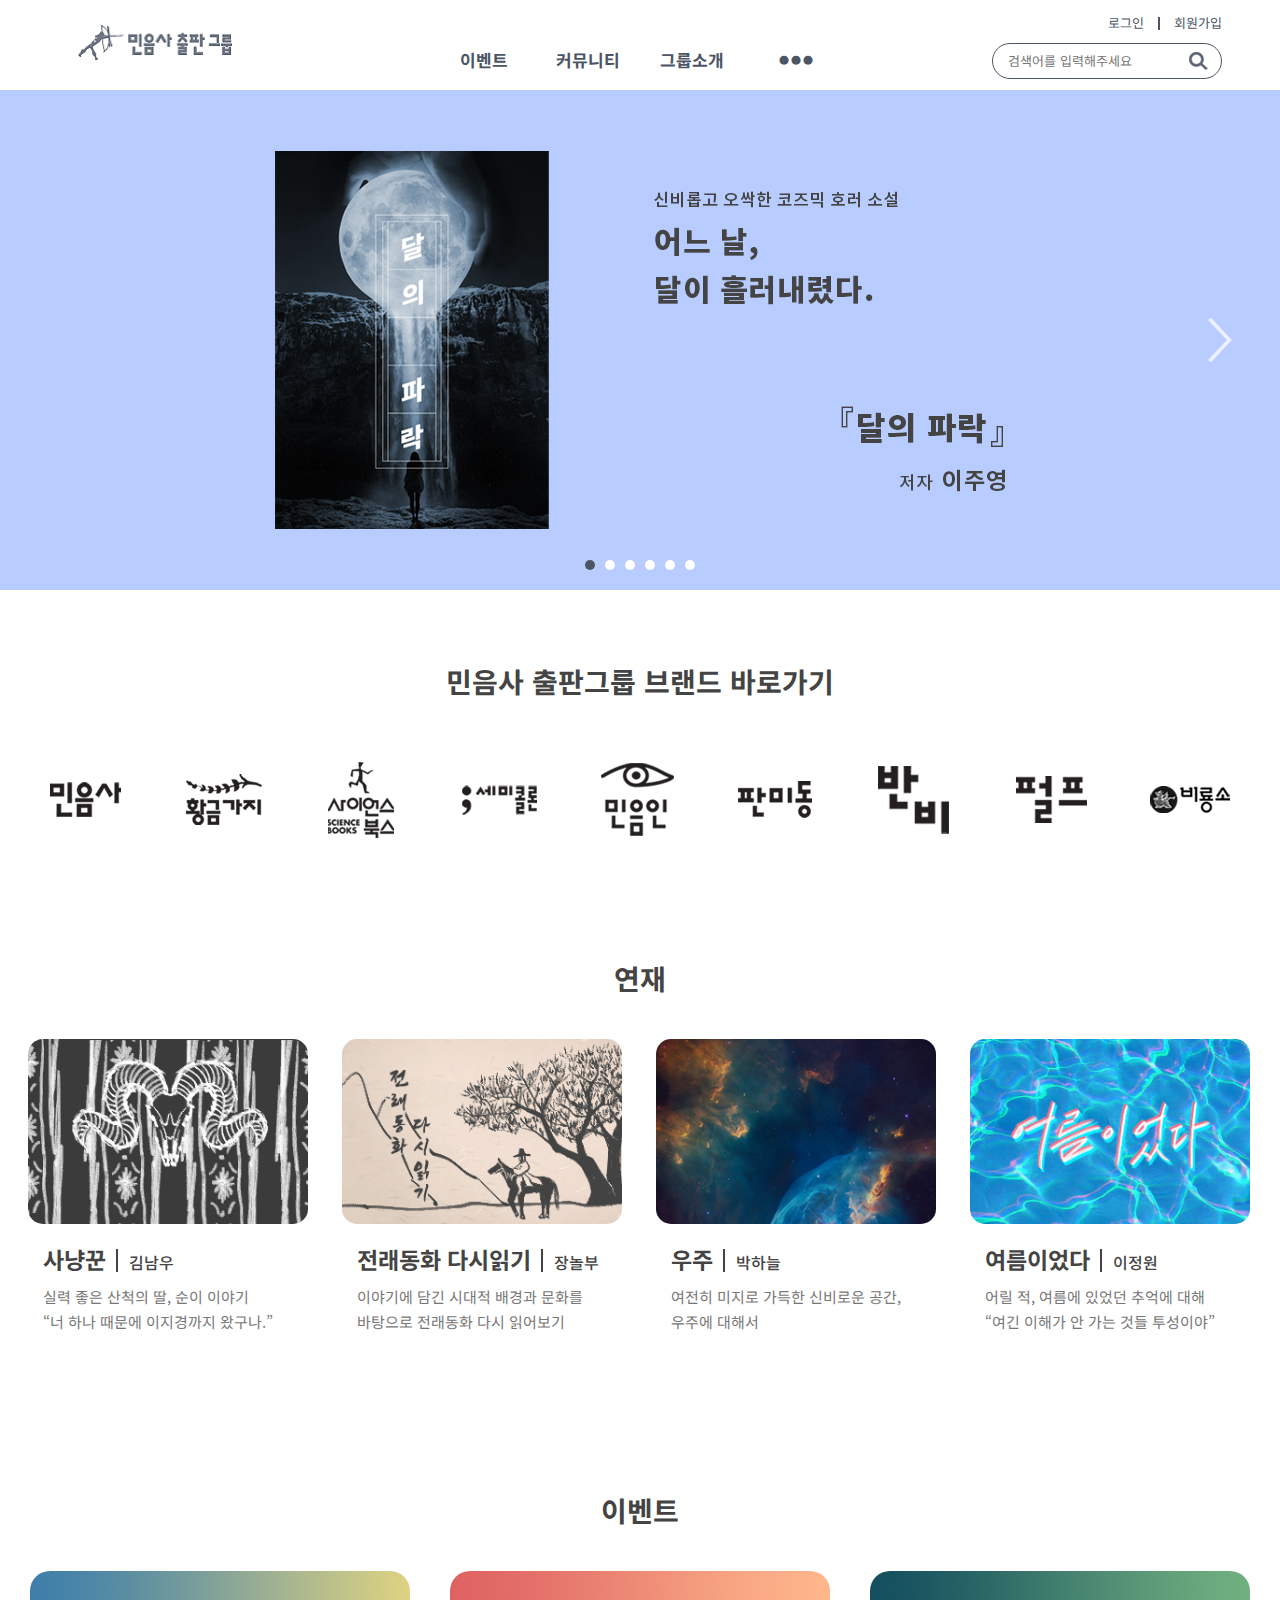
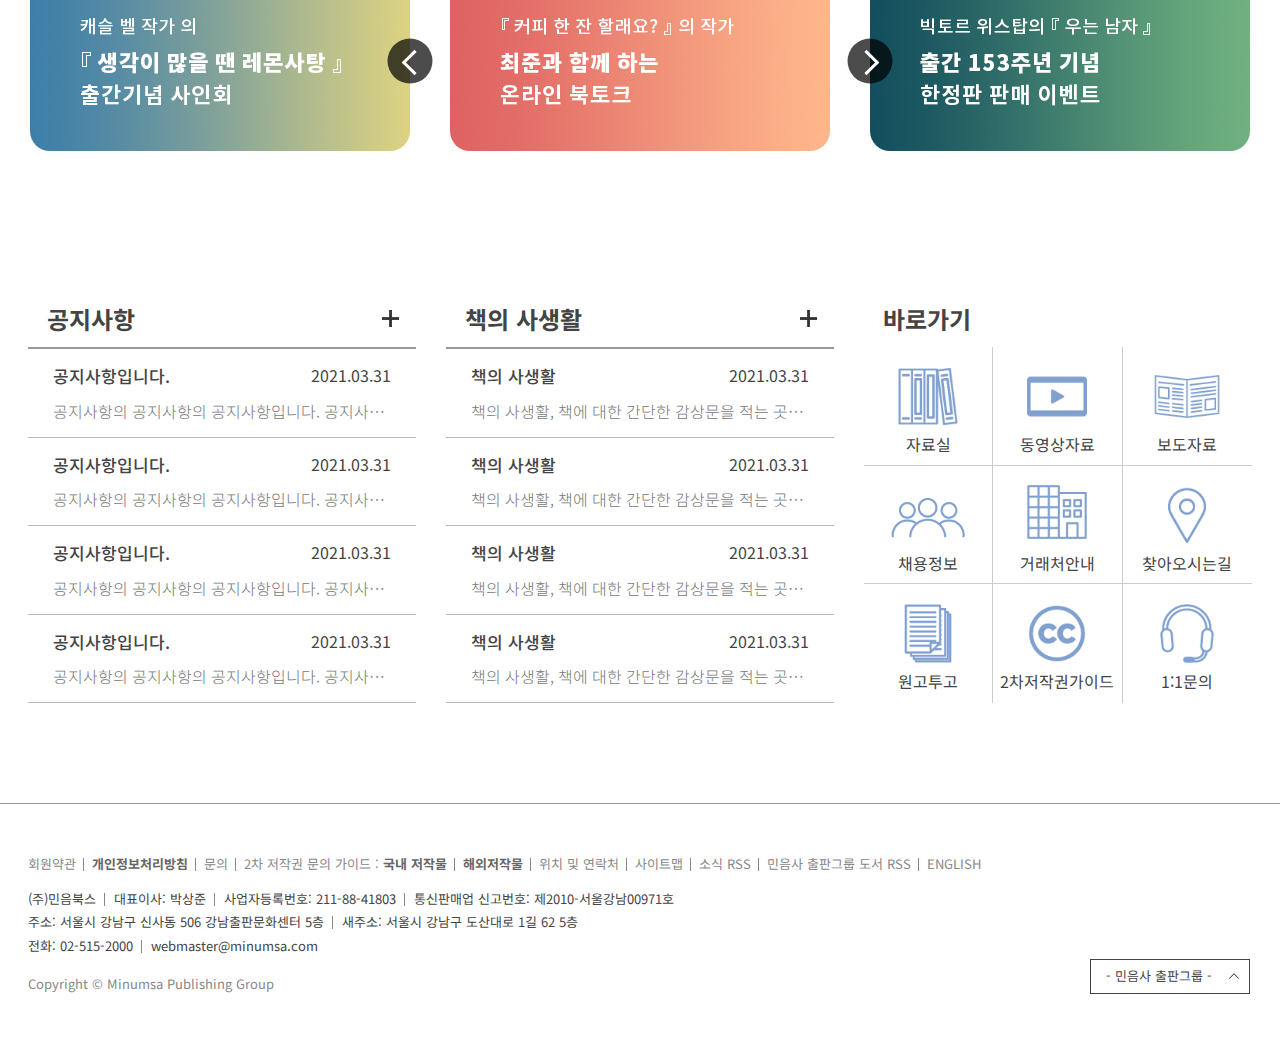
==== index.html @ 5f8151c1 "first commit" ====
<!DOCTYPE html>
<html lang="ko">
<head>
    <meta charset="UTF-8">
    <meta http-equiv="X-UA-Compatible" content="IE=edge">
    <meta name="viewport" content="width=device-width">
    <meta name="author" content="ljy0123">
    <meta name="description" content="민음사 사이트 개인적으로 수정한 포트폴리오용 사이트입니다.">
    <meta name="keywords" content="웹퍼블리싱, 포트폴리오, 웹퍼블리싱 포트폴리오">
    <title>민음사 출판그룹</title>

    <!-- css style -->
    <link rel="stylesheet" href="assets/css/reset.css">
    <link rel="stylesheet" href="assets/css/style.css">

    <!-- favicon -->
    <link rel="stylesheet" href="assets/icons/favicon.ico">
    <link rel="apple-touch-icon-precomposed" sizes="72x72" href="assets/icons/favicon_72.png">
    <link rel="apple-touch-icon-precomposed" sizes="96x96" href="assets/icons/favicon_96.png">
    <link rel="apple-touch-icon-precomposed" sizes="144x144" href="assets/icons/favicon_144.png">
    <link rel="apple-touch-icon-precomposed" sizes="192x192" href="assets/icons/favicon_192.png">
    <link rel="icon" type="image/png" sizes="192x192"  href="assets/icons/favicon_192.png">
    <link rel="icon" type="image/png" sizes="32x32" href="assets/icons/favicon_32.png">
    <link rel="icon" type="image/png" sizes="96x96" href="assets/icons/favicon_96.png">
    <link rel="icon" type="image/png" sizes="16x16" href="assets/icons/favicon_16.png">

    <!-- 웹 폰트 -->
    <link href="https://fonts.googleapis.com/css2?family=Noto+Sans+KR:wght@100;300;400;500;700;900&display=swap" rel="stylesheet">

    <!-- HTLM5shiv ie6~8 -->
    <!--[if lt IE 9]> 
      <script src="assets/js/html5shiv.min.js"></script>
      <script type="text/javascript">
         alert("현재 브라우저는 지원하지 않습니다. 크롬 브라우저를 추천합니다.!");
      </script>
   <![endif]-->
</head>
<body>
    <div id="skip">
        <a href="#sitelist">민음사 출판그룹 브랜드 바로가기</a>
        <a href="#series">연재 바로가기</a>
        <a href="#events">이벤트 바로가기</a>
        <a href="#contents">공지사항&amp;컨텐츠 바로가기</a>
    </div>
    <!-- //skip_nav -->

    <div id="wrap">
        <header id="header">
            <div class="container">
                <div class="row">
                    <div class="header clearfix">
                        <h1 class="logo">
                            <a href="index.html">
                                <img src="assets/img/header-logo.png" alt="민음사 출판그룹 로고 이미지">
                            </a>
                        </h1>
                        <!-- //header_logo -->
                        <nav class="nav">
                            <ul class="clearfix">
                                <li><a href="javascript:;">이벤트</a>
                                    <ul class="submenu"></ul>
                                </li>
                                <li><a href="javascript:;">커뮤니티</a>
                                    <ul class="submenu">
                                        <li><a href="javascript:;">소식&amp;공지</a></li>
                                        <li><a href="javascript:;">행사스케치</a></li>
                                        <li><a href="javascript:;">자료실</a></li>
                                        <li><a href="javascript:;">동영상자료</a></li>
                                        <li><a href="javascript:;">책의 사생활</a></li>
                                        <li><a href="series1.html">연재</a></li>
                                        <li><a href="javascript:;">보도자료</a></li>
                                        <li><a href="javascript:;">원고투고</a></li>
                                        <li><a href="javascript:;">2차 저작권 가이드</a></li>
                                        <li><a href="contact.html">1:1 문의</a></li>
                                    </ul>
                                </li>
                                <li><a href="javascript:;">그룹소개</a>
                                    <ul class="submenu">
                                        <li><a href="javascript:;">브랜드 소개</a></li>
                                        <li><a href="javascript:;">인사말</a></li>
                                        <li><a href="javascript:;">역사</a></li>
                                        <li><a href="javascript:;">채용정보</a></li>
                                        <li><a href="javascript:;">거래처 안내</a></li>
                                        <li><a href="javascript:;">찾아오시는 길</a></li>
                                    </ul>
                                </li>
                                <li><a href="javascript:;">&#9679; &#9679; &#9679;</a>
                                    <ul class="submenu">
                                        <li><a href="javascript:;">출판그룹 도서 DB</a></li>
                                        <li><a href="javascript:;">출판그룹 작가 DB</a></li>
                                        <li><a href="javascript:;">도서목록 다운로드</a></li>
                                    </ul>
                                </li>
                            </ul>
                        </nav>
                        <!-- //nav -->
                        <div class="hd_right">
                            <div class="sign">
                                <a href="login.html" class="login">로그인</a>
                                <a href="javascript:;" class="signin">회원가입</a>
                            </div>
                            <!-- //log_in -->
                            <div class="search_area">
                                <form>
                                    <fieldset>
                                        <legend class="ir_so">검색창</legend>
                                        <label for="search"></label>
                                        <input type="text" id="search" class="search_text" placeholder="검색어를 입력해주세요">
                                        <button id="search_btn" type="submit" class="submit_btn" title="검색"></button>
                                    </fieldset>
                                </form>
                            </div>
                            <!-- //search -->
                        </div>
                        <!-- //hd_right -->
                    </div>
                </div>
            </div>
            <!-- //.header -->
            <div class="nav_bg"></div>
        </header>
        <!-- //#header -->

        

        <main id="main">
            <section id="banner">
                <h2 class="ir_so">책 소개 배너 이미지</h2>
                <div class="slider">
                    <div class="slider_container">
                        <div class="slide ss1">
                            <div class="container"></div>
                        </div>
                        <div class="slide ss2">
                            <div class="container"></div>
                        </div>
                        <div class="slide ss3">
                            <div class="container"></div>
                        </div>
                        <div class="slide ss4">
                            <div class="container"></div>
                        </div>
                        <div class="slide ss5">
                            <div class="container"></div>
                        </div>
                        <div class="slide ss6">
                            <div class="container"></div>
                        </div>
                    </div>

                    <button type="button" class="slider_prev_btn"><span class="ir_pm">이전 버튼</span></button>
                    <button type="button" class="slider_next_btn"><span class="ir_pm">다음 버튼</span></button>

                    <p class="pager"></p>
                </div>
            </section>
            <!-- //banner -->

            <section id="sitelist">
                <div class="container">
                    <div class="row">
                        <div class="sitelist">
                            <h2>민음사 출판그룹 브랜드 바로가기</h2>
                            <ul class="clearfix">
                                <li>
                                    <a href="javascript:;">
                                        <span class="img mus ir_pm">민음사</span>
                                    </a>
                                </li>
                                <li>
                                     <a href="javascript:;">
                                         <span class="img gb ir_pm">황금가지</span>
                                     </a>
                                 </li>
                                 <li>
                                     <a href="javascript:;">
                                         <span class="img sb ir_pm">사이언스 북스</span>
                                     </a>
                                 </li>
                                 <li>
                                      <a href="javascript:;">
                                          <span class="img smc ir_pm">세미콜론</span>
                                      </a>
                                  </li>
                                  <li>
                                     <a href="javascript:;">
                                         <span class="img mui ir_pm">민음인</span>
                                     </a>
                                 </li>
                                 <li>
                                      <a href="javascript:;">
                                          <span class="img pmd ir_pm">판미동</span>
                                      </a>
                                  </li>
                                  <li>
                                     <a href="javascript:;">
                                         <span class="img bb ir_pm">반비</span>
                                     </a>
                                 </li>
                                 <li>
                                      <a href="javascript:;">
                                          <span class="img pp ir_pm">펄프</span>
                                      </a>
                                  </li>
                                  <li>
                                     <a href="javascript:;">
                                         <span class="img bir ir_pm">비룡소</span>
                                     </a>
                                 </li>
                            </ul>
                        </div>
                        <!-- //.sitelist -->
                    </div>
                </div>
            </section>
            <!-- //#sitelist -->

            <section id="series">
                <div class="container">
                    <div class="row">
                        <div class="series clearfix">
                            <h2>연재</h2>
                            <article>
                                <h3 class="ir_so">사냥꾼 연재페이지 바로가기</h3>
                                <a href="series1.html">
                                    <figure>
                                        <img src="assets/img/series01.jpg" alt="사냥꾼 메인 이미지">
                                    </figure>
                                    <strong>사냥꾼</strong><em>김남우</em>
                                    <p>실력 좋은 산척의 딸, 순이 이야기<br>
                                    “너 하나 때문에 이지경까지 왔구나.”</p>
                                </a>
                            </article>
                            <article>
                                <h3 class="ir_so">전래동화 다시읽기 연재페이지 바로가기</h3>
                                <a href="series2.html">
                                    <figure>
                                        <img src="assets/img/series02.jpg" alt="전래동화 다시읽기 메인 이미지">
                                    </figure>
                                    <strong>전래동화 다시읽기</strong><em>장놀부</em>
                                    <p>이야기에 담긴 시대적 배경과 문화를<br>
                                     바탕으로 전래동화 다시 읽어보기</p>
                                </a>
                            </article>
                            <article>
                                <h3 class="ir_so">우주 연재페이지 바로가기</h3>
                                <a href="series3.html">
                                    <figure>
                                        <img src="assets/img/series03.jpg" alt="우주 메인 이미지">
                                    </figure>
                                    <strong>우주</strong><em>박하늘</em>
                                    <p>여전히 미지로 가득한 신비로운 공간,<br>
                                    우주에 대해서</p>
                                </a>
                            </article>
                            <article>
                                <h3 class="ir_so">여름었다 연재페이지 바로가기</h3>
                                <a href="series4.html">
                                    <figure>
                                        <img src="assets/img/series04.jpg" alt="여름이었다 메인 이미지">
                                    </figure>
                                    <strong>여름이었다</strong><em>이정원</em>
                                    <p>어릴 적, 여름에 있었던 추억에 대해<br>
                                    “여긴 이해가 안 가는 것들 투성이야”</p>
                                </a>
                            </article>
                        </div>
                        <!-- //.series -->
                    </div>
                </div>
            </section>
            <!-- //#series -->

            <section id="events">
                <div class="container">
                    <div class="row">
                        <div class="events">
                            <h2>이벤트</h2>
                            <div class="events_slide_container">
                                <ul class="events_slides clearfix">
                                    <li class="event_slider">
                                        <a href="javascript:;">
                                            <div>
                                                <img src="assets/img/event_banner_img1.jpg" alt="캐슬 벨 작가의 생각이 많을 땐 레몬사탕 온라인 북토크">
                                            </div>
                                        </a>
                                    </li>
                                    <li class="event_slider">
                                        <a href="javascript:;">
                                            <div>
                                                <img src="assets/img/event_banner_img2.jpg" alt="">
                                            </div>
                                        </a>
                                    </li>
                                    <li class="event_slider">
                                        <a href="javascript:;">
                                            <div>
                                                <img src="assets/img/event_banner_img3.jpg" alt="">
                                            </div>
                                        </a>
                                    </li>
                                    <li class="event_slider">
                                        <a href="javascript:;">
                                            <div>
                                                <img src="assets/img/event_banner_img4.jpg" alt="">
                                            </div>
                                        </a>
                                    </li>
                                    <li class="event_slider">
                                        <a href="javascript:;">
                                            <div>
                                                <img src="assets/img/event_banner_img5.jpg" alt="">
                                            </div>
                                        </a>
                                    </li>
                                </ul>
                                <p class="controls">
                                    <button type="button" class="event_slider_prev">
                                        <span class="ir_so e_prev">이전</span>
                                    </button>
                                    <button type="button" class="event_slider_next">
                                        <span class="e_next ir_so">다음</span>
                                    </button>
                                </p>
                            </div>
                        </div>
                        <!--// .event -->
                    </div>
                </div>
            </section>
            <!-- //events -->

            <section id="contents">
                <div class="container">
                    <div class="row">
                        <div class="contents clearfix">
                            <h2 class="ir_so">공지 및 콘텐츠</h2>
                            <article class="box1">
                                <h3>공지사항</h3>
                                <ul>
                                    <li>
                                        <a href="javascript:;">
                                            <strong>공지사항입니다.</strong>
                                            <span>2021.03.31</span>
                                            <p>공지사항의 공지사항의 공지사항입니다. 공지사항의 공지사항의 공지사항입니다. 공지사항의 공지사항의 공지사항입니다.</p>
                                        </a>
                                    </li>
                                    <li>
                                        <a href="javascript:;">
                                            <strong>공지사항입니다.</strong>
                                            <span>2021.03.31</span>
                                            <p>공지사항의 공지사항의 공지사항입니다. 공지사항의 공지사항의 공지사항입니다. 공지사항의 공지사항의 공지사항입니다.</p>
                                        </a>
                                    </li>
                                    <li>
                                        <a href="javascript:;">
                                            <strong>공지사항입니다.</strong>
                                            <span>2021.03.31</span>
                                            <p>공지사항의 공지사항의 공지사항입니다. 공지사항의 공지사항의 공지사항입니다. 공지사항의 공지사항의 공지사항입니다.</p>
                                        </a>
                                    </li>
                                    <li>
                                        <a href="javascript:;">
                                            <strong>공지사항입니다.</strong>
                                            <span>2021.03.31</span>
                                            <p>공지사항의 공지사항의 공지사항입니다. 공지사항의 공지사항의 공지사항입니다. 공지사항의 공지사항의 공지사항입니다.</p>
                                        </a>
                                    </li>
                                </ul>
                                <a href="javascript:;"><span class="ir_so">더보기</span></a>
                            </article>
                            <article class="box1">
                                <h3>책의 사생활</h3>
                                <ul>
                                    <li>
                                        <a href="javascript:;">
                                            <strong>책의 사생활</strong>
                                            <span>2021.03.31</span>
                                            <p>책의 사생활, 책에 대한 간단한 감상문을 적는 곳인듯 함.</p>
                                        </a>
                                    </li>
                                    <li>
                                        <a href="javascript:;">
                                            <strong>책의 사생활</strong>
                                            <span>2021.03.31</span>
                                            <p>책의 사생활, 책에 대한 간단한 감상문을 적는 곳인듯 함.</p>
                                        </a>
                                    </li>
                                    <li>
                                        <a href="javascript:;">
                                            <strong>책의 사생활</strong>
                                            <span>2021.03.31</span>
                                            <p>책의 사생활, 책에 대한 간단한 감상문을 적는 곳인듯 함.</p>
                                        </a>
                                    </li>
                                    <li>
                                        <a href="javascript:;">
                                            <strong>책의 사생활</strong>
                                            <span>2021.03.31</span>
                                            <p>책의 사생활, 책에 대한 간단한 감상문을 적는 곳인듯 함.</p>
                                        </a>
                                    </li>
                                </ul>
                                <a href="javascript:;"><span class="ir_so">더보기</span></a>
                            </article>
                            <article class="box2">
                                <h3>바로가기</h3>
                                <ul>
                                    <li><a href="javascript:;">자료실</a></li>
                                    <li><a href="javascript:;">동영상자료</a></li>
                                    <li><a href="javascript:;">보도자료</a></li>
                                    <li><a href="javascript:;">채용정보</a></li>
                                    <li><a href="javascript:;">거래처안내</a></li>
                                    <li><a href="javascript:;">찾아오시는길</a></li>
                                    <li><a href="javascript:;">원고투고</a></li>
                                    <li><a href="javascript:;">2차저작권가이드</a></li>
                                    <li><a href="javascript:;">1:1문의</a></li>
                                </ul>
                            </article>
                        </div>
                        <!-- //.contents -->
                    </div>
                </div>
            </section>
            <!-- //#contents -->
        </main>
        <!-- //main -->

        <footer id="footer">
            <div class="container">
                <div class="row">
                    <div class="footer clearfix">
                        <div class="footer_left">
                            <div class="footer_link">
                                <ul>
                                    <li><a href="javascript:;">회원약관</a></li>
                                    <li><a href="javascript:;"><b>개인정보처리방침</b></a></li>
                                    <li><a href="javascript:;">문의</a></li>
                                    <li>
                                        <a href="javascript:;">
                                            <span>2차 저작권 문의 가이드 :</span>
                                            <b>국내 저작물</b>
                                        </a>
                                    </li>
                                    <li><a href="javascript:;"><b>해외저작물</b></a></li>
                                    <li><a href="javascript:;">위치 및 연락처</a></li>
                                    <li><a href="javascript:;">사이트맵</a></li>
                                    <li><a href="javascript:;">소식 RSS</a></li>
                                    <li><a href="javascript:;">민음사 출판그룹 도서 RSS</a></li>
                                    <li><a href="javascript:;">ENGLISH</a></li>
                                </ul>
                            </div>
                            <!-- //footer_link -->
                            <div class="footer_info">
                                <address>
                                    <span>(주)민음북스</span>
                                    <span>대표이사: 박상준</span>
                                    <span>사업자등록번호: 211-88-41803</span>
                                    <span class="no_bar">통신판매업 신고번호: 제2010-서울강남00971호</span>
                                    <span>주소: 서울시 강남구 신사동 506 강남출판문화센터 5층</span>
                                    <span class="no_bar">새주소: 서울시 강남구 도산대로 1길 62 5층</span>
                                    <span>전화: 02-515-2000</span>
                                    <span class="no_bar">webmaster@minumsa.com</span>
                                </address>
                            </div>
                            <!-- //footer_info -->
                            <div class="footer_copy">
                                <p>Copyright © Minumsa Publishing Group</p>
                            </div>
                        </div>
                        <!-- //footer_left -->
                        <div class="footer_right">
                            <div class="familysite">
                                <label for="family_select" class="ir_so">민음사 출판그룹 패밀리 사이트</label>
                                <select id="family_select" name="family_select">
                                    <option value="#"> - 민음사 출판그룹 -</option>
                                    <option value="#">민음사 출판그룹</option>
                                    <option value="#">민음사</option>
                                    <option value="#">황금가지</option>
                                    <option value="#">사이언스북스</option>
                                    <option value="#">세미콜론</option>
                                    <option value="#">민음인</option>
                                    <option value="#">판미동</option>
                                    <option value="#">반비</option>
                                    <option value="#">펄프</option>
                                    <option value="#">비룡소</option>
                                </select>
                            </div>
                            <!-- //familysite -->
                        </div>
                        <!-- //footer_right -->
                    </div>
                    <!-- //.footer -->
                </div>
            </div>
        </footer>
        <!-- //#footer -->
    </div>
    <!-- //wrap -->

    <!-- javascript -->
    <script></script>
    <script src="assets/js/index.js"></script>
</body>
</html>
---- assets/css/style.css ----
@charset "utf-8";

/* skip */
#skip {}
#skip a {
    position: absolute;
    left: 0; top: -42px;
    z-index: 1;
    padding: 10px 20px;
    text-align: center;
    color: #4b5565;
    background: #fff;
    border: 1px solid #4b5565;
    box-sizing: border-box;
}
#skip a:active, #skip a:focus {top: 0;}

/* layout */
#wrap {
    background: #fff;
    overflow: hidden;
    min-width: 1280px;
}
#header {
    height: 90px;
    background-color: #fff;
}
#main {}
#banner {height: 500px;}
#sitelist {}
#series {}
#events {}
#contents {}
#footer {border-top: 1px solid #999;}

/* container */
.container {
    position: relative;
    width: 1280px; height: inherit;
    margin: 0 auto;
}

/* row */
.row {padding: 0 28px;}

/* header */
.header {height: 90px;}
.header .logo {
    float: left;
    width: 155px; height: 60px; 
    padding: 24px 0 0 50px;
    box-sizing: border-box;
}
.header .logo img {width: 155px;}

.header .nav {
    width: 416px; height: 60px;
    margin: 0 auto;
    padding-top: 30px;
}
.header .nav > ul > li {
    float: left;
    width: 25%;
    text-align: center;
}
.header .nav > ul > li > a {
    display: block;
    position: relative;
    height: 60px;
    line-height: 60px;
    font-size: 17px;
    font-weight: 700;
    color: #4b5565;
}
.header .nav > ul > li > a::after {
    content: '';
	position: absolute; 
    left: 50%; bottom: 0;
    z-index: 20;
	width: 0; height: 2px; 
    background: #778fb5;
	transition: all .3s ease-in-out;
}
.header .nav > ul > li:hover > a {color: #778fb5;}
.header .nav > ul > li:hover > a::after {
    left: 0;
    width: 100%;
}
.header .nav > ul > li:nth-child(4) > a {font-size: 10px;}

.submenu {
    display: none;
    position: absolute;
    left: 0; top: 90px;
    z-index: 10;
    width: 100%; height: 60px; 
    line-height: 60px; 
    text-align: center;
}
.submenu > div:first-child {height: 0;}
.submenu li {
    display: inline-block;
    padding: 0 16px;
}
.submenu li a {
    display: block;
    position: relative;
    font-size: 16px;
    font-weight: 500;
    color: #4b5565;
}
.submenu li a::after {
    content: '';
	position: absolute;
    left: 50%; bottom: 0;
	width: 0; height: 2px;
    background: #778fb5;
	transition: all .3s ease-in-out;
}
.submenu li:hover a{color: #778fb5;}
.submenu li:hover a::after {
    left: 0;
    width: 100%;
}
.header .nav > ul > li:hover .submenu {display: block;}

.header .hd_right {
    position: absolute; 
    right: 58px; top: 13px;
}
.header .hd_right .sign {
    padding-bottom: 10px;
    text-align: right;
}
.header .hd_right .sign a {
    color: #4b5565;
    font-weight: 400;
}
.header .hd_right .sign a.login {
    position: relative; 
    margin-right: 26px;
}
.header .hd_right .sign a.signin::before {
    content: ''; 
    position: absolute; 
    right: 62px; top: 4px; 
    width: 2px; height: 13px; 
    background-color: #4b5565;
    cursor: auto;
}

.header .hd_right .search_area form fieldset {
    position: relative;
    height: 36px;
}
.header .hd_right .search_area form fieldset input.search_text {
    width: 230px; height: 36px;
    padding: 0 41px 1px 15px;
    border: 1px solid #4b5565;
    border-radius: 20px;
    box-sizing: border-box;
    outline: 0;
}
.header .hd_right .search_area form fieldset button.submit_btn {
    position: absolute;
    top: 0; right: 6px;
    width: 36px; height: 36px;
    background: url(../img/search_img.png) no-repeat;
}
.nav_bg {
    display: none;
    position: absolute;
    left: 0; top: 90px;
    z-index: 9;
    width: 100%; height: 60px;
    min-width: 1280px;
    background: rgba(255,255,255,0.9);
}

/* slider */
.slider {
    position: relative;
    width: 100%; height: 500px;
    overflow: hidden;
}
.slider .slider_container{
    position: absolute; 
    left: 0;
    width: 100%; height: 500px;
    
}
.slider .slider_container.animated{
    -webkit-transition: left .3s ease-in;
    -moz-transition: left .3s ease-in;
    transition: left .3s ease-in;
}
.slider .slider_container .slide {
    position: absolute;
    top: 50%;
    transform: translateY(-50%);
    width: 100%; height: 500px;
    overflow: hidden;

}
.slider .slider_container .ss1 {
    background: url(../img/banner_1280_img1.jpg) no-repeat center center;
    background-color: #b8ccff;
}
.slider .slider_container .ss2 {
    background: url(../img/banner_1280_img2.jpg) no-repeat center center;
    background-color: #b2bcb4;
}
.slider .slider_container .ss3 {
    background: url(../img/banner_1280_img3.jpg) no-repeat center center;
    background-color: #ccc5ff;
}
.slider .slider_container .ss4 {
    background: url(../img/banner_1280_img4.jpg) no-repeat center center; 
    background-color: #c8aa8c;
}
.slider .slider_container .ss5 {
    background: url(../img/banner_1280_img5.jpg) no-repeat center center; 
    background-color: #fff5ad;
}
.slider .slider_container .ss6 {
    background: url(../img/banner_1280_img6.jpg) no-repeat center center; 
    background-color: #efefef;
}

/* slider - btn */
.slider button {
    display: inline-block;
    position: absolute;
    top: 50%; left: 50%;
    transform: translate(-50%, -50%);
    z-index: 999999;
    width: 30px; height: 45px;
}
.slider .slider_prev_btn {
    background: url(../img/prev_btn.svg) no-repeat center center;
    margin-left: -580px;
}
.slider .slider_prev_btn:hover {
    background: url(../img/prev_btn_hover.svg) no-repeat center center;
}
.slider .slider_next_btn {
    background: url(../img/next_btn.svg) no-repeat center center;
    margin-left: 580px;
}
.slider .slider_next_btn:hover {
    background: url(../img/next_btn_hover.svg) no-repeat center center;
}
.slider .slider_prev_btn.disabled, .slider .slider_next_btn.disabled {display: none;}

/* slider - pager */
.pager {
    position: absolute;
    left: 0; right: 0; bottom: 20px;
    text-align: center;
}

.pager span {
    display: inline-block;
    width: 10px; height: 10px;
    margin: 0 5px;
    border-radius: 50%;
    line-height: 0;
    text-indent: -9999px;
    cursor: pointer;
    background: #fff;
}

.pager span.active {background: #4b5565;}

/* sitelist */
.sitelist {padding: 70px 0 50px;}
.sitelist h2 {
    margin-bottom: 40px;
    text-align: center;
    font-size: 28px;
    font-weight: 700;
}

.sitelist ul li {
    float: left;
    margin-right: 23px;
}
.sitelist ul li:last-child {margin-right: 0;}
.sitelist ul li a span.img {
    width: 115px; height: 115px; 
    background: url(../img/brand_img.png) no-repeat;
}
.sitelist ul li a span.img:hover {
    box-shadow: 3px 3px 5px rgba(0,0,0,0.3); 
    transition: box-shadow ease 0.5s;
}
.sitelist ul li a span.mus:hover {background-position: -116px 0;}

.sitelist ul li a span.gb {background-position: 0 -116px;}
.sitelist ul li a span.gb:hover {background-position: -116px -116px;}

.sitelist ul li a span.sb {background-position: 0 -232px;}
.sitelist ul li a span.sb:hover {background-position: -116px -232px;}

.sitelist ul li a span.smc {background-position: 0 -348px;}
.sitelist ul li a span.smc:hover {background-position: -116px -348px;}

.sitelist ul li a span.mui {background-position: 0 -464px;}
.sitelist ul li a span.mui:hover {background-position: -116px -464px;}

.sitelist ul li a span.pmd {background-position: 0 -580px;}
.sitelist ul li a span.pmd:hover {background-position: -116px -580px;}

.sitelist ul li a span.bb {background-position: 0 -696px;}
.sitelist ul li a span.bb:hover {background-position: -116px -696px;}

.sitelist ul li a span.pp {background-position: 0 -812px;}
.sitelist ul li a span.pp:hover {background-position: -116px -812px;
}
.sitelist ul li a span.bir {background-position: 0 -928px;}
.sitelist ul li a span.bir:hover {background-position: -116px -928px;}

/* series */
.series {padding: 50px 0 70px;}
.series h2 {
    margin-bottom: 40px;
    text-align: center;
    font-size: 28px;
    font-weight: 700;
}
.series article {
    float: left;
    width: 280px; height: 330px;
    margin-right: 34px;
}
.series article:last-child{margin-right: 0;}
.series article a {
    display: block;
    width: 280px;
}
.series article a figure {
    position: relative;
    height: 185px;
    margin-bottom: 18px;
    border-radius: 15px;
    overflow: hidden;
}
.series article a figure img{width: 280px;}
.series article a strong {
    position: relative;
    margin-left: 15px;
    padding-right: 23px;
    font-size: 23px;
    font-weight: 700;
    color: #444;
}
.series article a strong:after {
    content: '';
    position: absolute;
    right: 11px; top: 7px;
    width: 2px; height: 23px;
    background: #444;
}
.series article a em {
    font-size: 16px;
    font-weight: 500;
    color: #444;
}
.series article a p {
    display: block;
    padding: 7px 15px 0;
    font-size: 15px;
    font-weight: 400;
    line-height: 25px;
    color: #777;
}
.series article a:hover figure::before {
    content: '';
    display: block;
    position: absolute;
    left: 0; top: 0;
    z-index: 1;
    width: 280px; height: 185px;
    border-radius: 15px;
    background: url(../img/more.png) no-repeat 50% 50%;
    background-color: rgba(0,0,0,0.5);
}

/* events */
.events {padding: 50px 2px 70px;}
.events h2 {
    margin-bottom: 40px;
    text-align: center;
    font-size: 28px;
    font-weight: 700;
}

.events_slide_container {
    position: relative;
    width: 1220px; height: 180px;
    overflow: hidden;
}
.events_slide_container .events_slides {
    position: absolute;
    left: 0; top: 0;
}
.events_slide_container .events_slides.animated {transition: 0.5s ease-out;}
.events_slide_container .events_slides .event_slider {
    float: left;
    margin-right: 40px;
}
.events_slide_container .events_slides .event_slider:last-child {margin-right: 0;}
.events_slide_container .events_slides .event_slider a {
    display: block;
    width: 380px; height: 180px;
}
.events_slide_container .events_slides .event_slider a div img {border-radius: 20px;}

.events_slide_container .controls {
    position: relative;
    top: 50%;
    transform: translateY(-50%);
    z-index: 1;
    text-align: center;
}
.events_slide_container .controls button {
    display: block;
    position: absolute;
    top: 50%; left: 50%;
    transform: translate(-50%, -50%);
    width: 45px; height: 45px;
    border-radius: 50%;
    background: rgba(0,0,0,0.7);
}
.events_slide_container .controls button:hover {background: rgba(0,0,0,0.5);}
.events_slide_container .controls button::after {
    content: '';
    display: block;
    width: 15px; height: 15px;
    margin-top: 2px;
    border-left: 3px solid #fff;
    border-bottom: 3px solid #fff;
}

.events_slide_container .controls .event_slider_prev {margin-left: -230px;}
.events_slide_container .controls .event_slider_prev::after {
    margin-left: 18px;
    transform: rotate(45deg);
}
.events_slide_container .controls .event_slider_next {margin-left: 230px;}
.events_slide_container .controls .event_slider_next::after {
    margin-left: 10px;
    transform: rotate(225deg);
}

/* contents */
.contents {padding: 70px 0 100px;}
.contents article {
    position: relative;
    float: left;
    width: 388px;
    margin-right: 30px;
}
.contents article:last-child {margin-right: 0;}
.contents article h3 {
    margin: 10px 0 10px 19px;
    font-size: 24px;
    font-weight: 700;
}
.contents article.box1 > a {
    position: absolute;
    right: 17px; top: 19px;
    width: 17px; height: 17px;
    background: url(../img/plus.png) no-repeat;
    background-size: 17px;
}
.contents article.box1 ul {border-top: 2px solid #999;}
.contents article.box1 ul li {
    padding: 14px 25px;
    border-bottom: 1px solid #bbb;
}
.contents article.box1 ul li a {
    display: block;
    overflow: hidden;
}
.contents article.box1 ul li a strong {
    font-size: 17px;
    font-weight: 500;
}
.contents article.box1 ul li a span {
    float: right;
    font-size: 16px;
    font-weight: 400;
}
.contents article.box1 ul li a p {
    margin-top: 10px;
    font-size: 16px;
    font-weight: 300;
    overflow: hidden;
    text-overflow: ellipsis;
    white-space: nowrap;
    color: #777;
}

.contents article.box2 ul {
    height: 356px;
    overflow: hidden;
}
.contents article.box2 ul li {
    float: left;
    width: 33.3333%; height: 33.3333%;
    box-sizing: border-box;
    border-right: 1px solid #ccc;
    border-bottom: 1px solid #ccc;
    text-align: center;
}
.contents article.box2 ul li:nth-child(1) {
    background: url(../img/icon01.png) no-repeat 50% 15%;
    background-size: 100px;
}
.contents article.box2 ul li:nth-child(2) {
    background: url(../img/icon02.png) no-repeat 50% 15%;
    background-size: 100px;
}
.contents article.box2 ul li:nth-child(3) {
    border-right: none;
    background: url(../img/icon03.png) no-repeat 50% 15%;
    background-size: 100px;
}
.contents article.box2 ul li:nth-child(4) {
    background: url(../img/icon04.png) no-repeat 50% 15%;
    background-size: 90px;
}
.contents article.box2 ul li:nth-child(5) {
    background: url(../img/icon05.png) no-repeat 50% 15%;
    background-size: 90px;
}
.contents article.box2 ul li:nth-child(6) {
    border-right: none;
    background: url(../img/icon06.png) no-repeat 50% 15%;
    background-size: 100px;
}
.contents article.box2 ul li:nth-child(7) {
    border-bottom: none;
    background: url(../img/icon07.png) no-repeat 50% 15%;
    background-size: 100px;
}
.contents article.box2 ul li:nth-child(8) {
    border-bottom: none;
    background: url(../img/icon08.png) no-repeat 50% 15%;
    background-size: 100px;
}
.contents article.box2 ul li:nth-child(9) {
    border-right: none;
    border-bottom: none;
    background: url(../img/icon09.png) no-repeat 50% 15%;
    background-size: 100px;
}
.contents article.box2 ul li:nth-child(n):hover {
    background-color: #e6f0ff;
}
.contents article.box2 ul li a {
    display: block;
    padding: 85px 0px 10px 0;
    font-size: 16px;
}
.contents article.box2 ul li:hover a {
    font-weight: 500;
}

/* footer */
.footer {padding: 50px 0;}
.footer .footer_left .footer_link {margin-bottom: 15px;}
.footer .footer_left .footer_link ul li {
    position: relative;
    display: inline-block; 
    padding-right: 12px;
}
.footer .footer_left .footer_link ul li::after {
    content: '';
    position: absolute;
    right: 4px; top: 4px;
    width: 1px; height: 13px;
    background: #888;
}
.footer .footer_left .footer_link ul li:last-child::after {
    width: 0; height: 0;
}
.footer .footer_left .footer_link ul li a {color: #888;}
.footer .footer_left .footer_link ul li a b {color: #666;}

.footer .footer_left .footer_info address {width: 660px;}
.footer .footer_left .footer_info address span {
    display: inline-block;
    position: relative;
    padding: 0 14px 4px 0;
}
.footer .footer_left .footer_info address span::after {
    content: '';
    position: absolute;
    right: 5px; top: 4px;
    width: 1px; height: 13px;
    background: #888;
}
.footer .footer_left .footer_info address span.no_bar::after {
    width: 0; height: 0;
}

.footer .footer_left .footer_copy {margin-top: 15px;}
.footer .footer_left .footer_copy p {color: #888;}

.footer .footer_right {
    position: absolute;
    right: 30px; bottom: 50px;
}
.footer .footer_right .familysite select {
    width: 160px; height: 35px;
    margin: 0;
    padding-left: 15px;
    border: 1px solid #444;
    border-radius: 0;
    box-sizing: border-box;
    -webkit-appearance: none;
    -moz-appearance: none;
    appearance: none;
    background: url(../img/up.svg) no-repeat right 10px center;
    background-size: 10px;
}
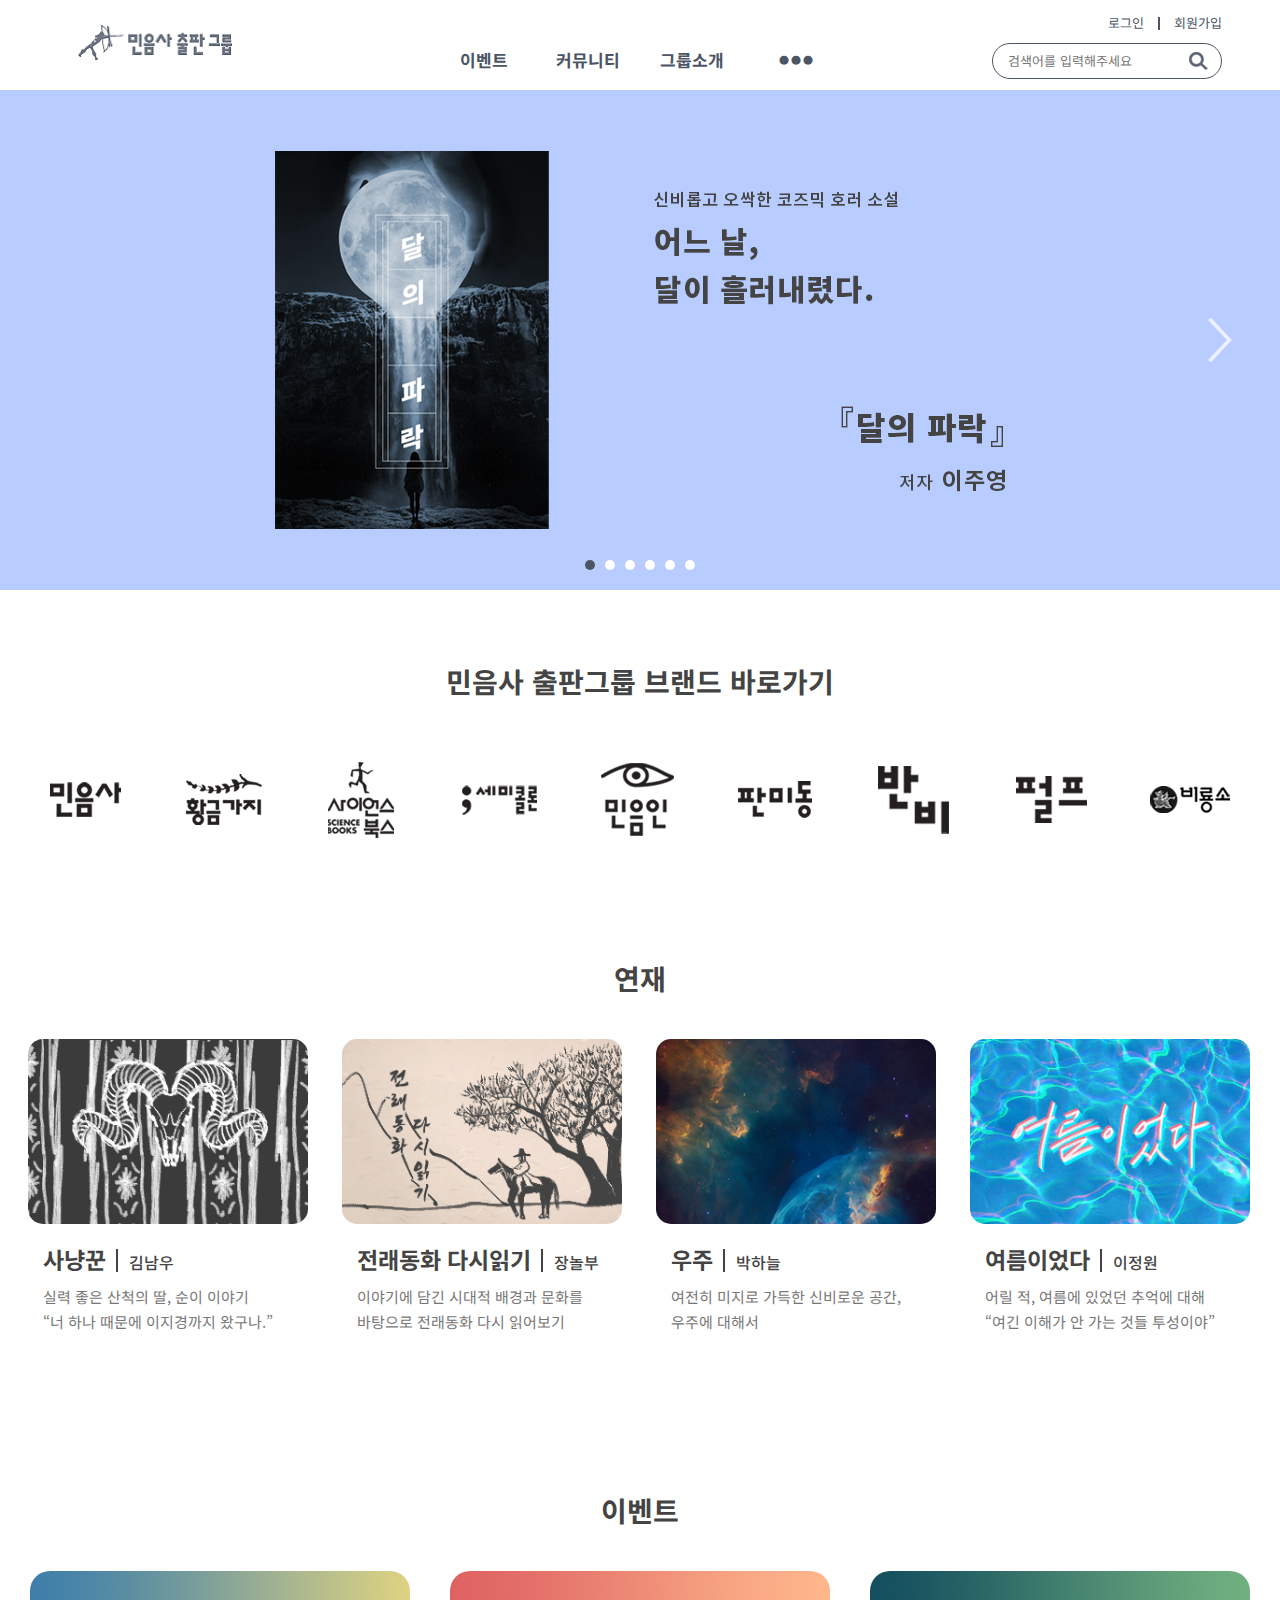
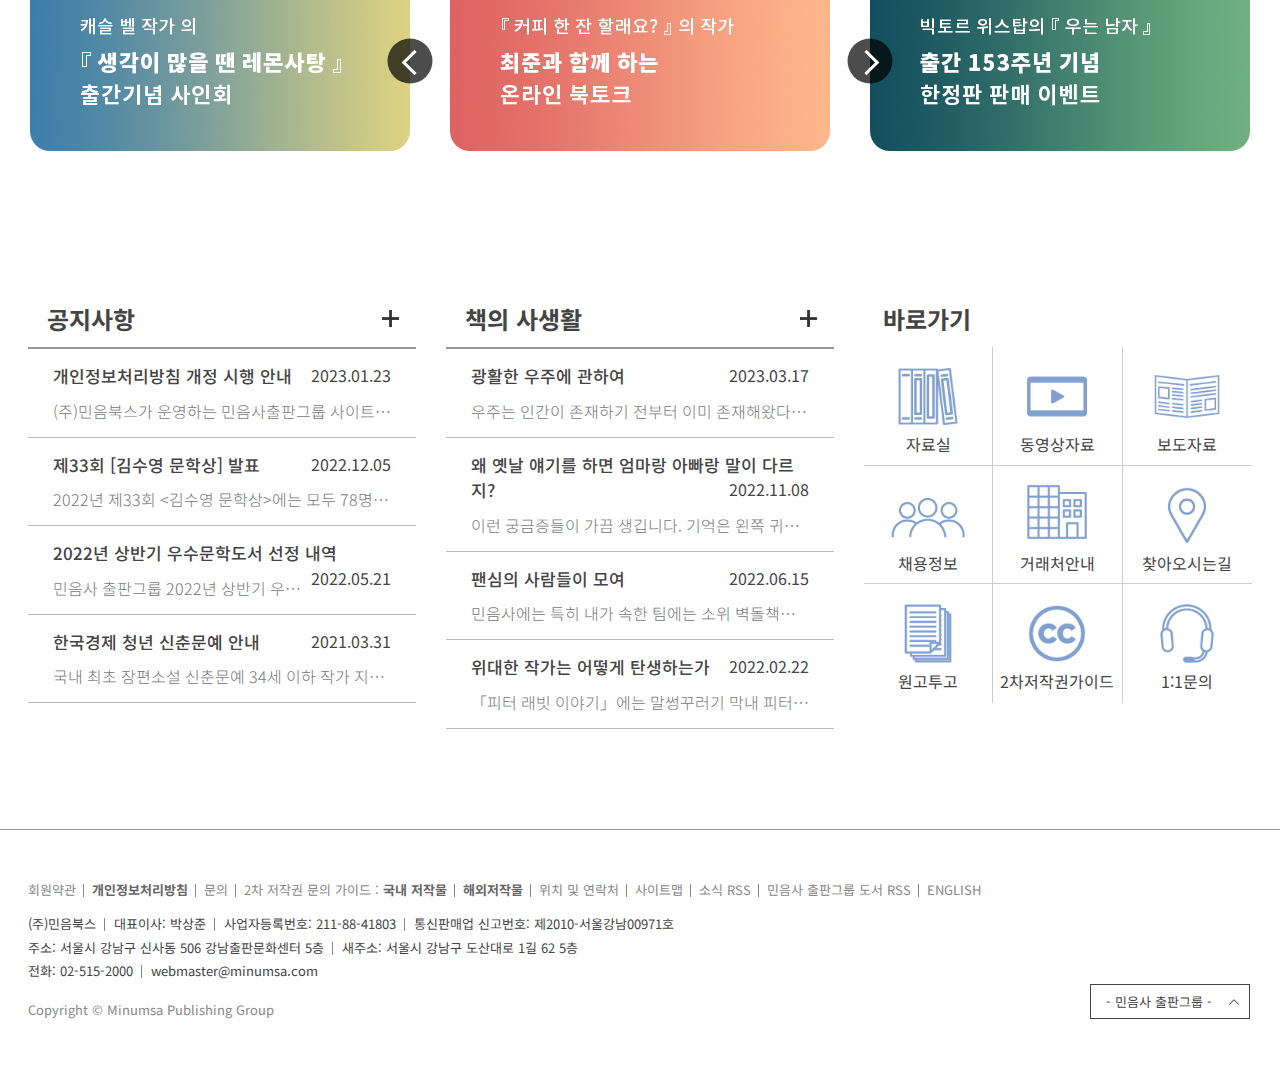
==== commit b35d223e: "index.html" ====
--- a/index.html
+++ b/index.html
@@ -1,505 +1,505 @@
-<!DOCTYPE html>
-<html lang="ko">
-<head>
-    <meta charset="UTF-8">
-    <meta http-equiv="X-UA-Compatible" content="IE=edge">
-    <meta name="viewport" content="width=device-width">
-    <meta name="author" content="ljy0123">
-    <meta name="description" content="민음사 사이트 개인적으로 수정한 포트폴리오용 사이트입니다.">
-    <meta name="keywords" content="웹퍼블리싱, 포트폴리오, 웹퍼블리싱 포트폴리오">
-    <title>민음사 출판그룹</title>
-
-    <!-- css style -->
-    <link rel="stylesheet" href="assets/css/reset.css">
-    <link rel="stylesheet" href="assets/css/style.css">
-
-    <!-- favicon -->
-    <link rel="stylesheet" href="assets/icons/favicon.ico">
-    <link rel="apple-touch-icon-precomposed" sizes="72x72" href="assets/icons/favicon_72.png">
-    <link rel="apple-touch-icon-precomposed" sizes="96x96" href="assets/icons/favicon_96.png">
-    <link rel="apple-touch-icon-precomposed" sizes="144x144" href="assets/icons/favicon_144.png">
-    <link rel="apple-touch-icon-precomposed" sizes="192x192" href="assets/icons/favicon_192.png">
-    <link rel="icon" type="image/png" sizes="192x192"  href="assets/icons/favicon_192.png">
-    <link rel="icon" type="image/png" sizes="32x32" href="assets/icons/favicon_32.png">
-    <link rel="icon" type="image/png" sizes="96x96" href="assets/icons/favicon_96.png">
-    <link rel="icon" type="image/png" sizes="16x16" href="assets/icons/favicon_16.png">
-
-    <!-- 웹 폰트 -->
-    <link href="https://fonts.googleapis.com/css2?family=Noto+Sans+KR:wght@100;300;400;500;700;900&display=swap" rel="stylesheet">
-
-    <!-- HTLM5shiv ie6~8 -->
-    <!--[if lt IE 9]> 
-      <script src="assets/js/html5shiv.min.js"></script>
-      <script type="text/javascript">
-         alert("현재 브라우저는 지원하지 않습니다. 크롬 브라우저를 추천합니다.!");
-      </script>
-   <![endif]-->
-</head>
-<body>
-    <div id="skip">
-        <a href="#sitelist">민음사 출판그룹 브랜드 바로가기</a>
-        <a href="#series">연재 바로가기</a>
-        <a href="#events">이벤트 바로가기</a>
-        <a href="#contents">공지사항&amp;컨텐츠 바로가기</a>
-    </div>
-    <!-- //skip_nav -->
-
-    <div id="wrap">
-        <header id="header">
-            <div class="container">
-                <div class="row">
-                    <div class="header clearfix">
-                        <h1 class="logo">
-                            <a href="index.html">
-                                <img src="assets/img/header-logo.png" alt="민음사 출판그룹 로고 이미지">
-                            </a>
-                        </h1>
-                        <!-- //header_logo -->
-                        <nav class="nav">
-                            <ul class="clearfix">
-                                <li><a href="javascript:;">이벤트</a>
-                                    <ul class="submenu"></ul>
-                                </li>
-                                <li><a href="javascript:;">커뮤니티</a>
-                                    <ul class="submenu">
-                                        <li><a href="javascript:;">소식&amp;공지</a></li>
-                                        <li><a href="javascript:;">행사스케치</a></li>
-                                        <li><a href="javascript:;">자료실</a></li>
-                                        <li><a href="javascript:;">동영상자료</a></li>
-                                        <li><a href="javascript:;">책의 사생활</a></li>
-                                        <li><a href="series1.html">연재</a></li>
-                                        <li><a href="javascript:;">보도자료</a></li>
-                                        <li><a href="javascript:;">원고투고</a></li>
-                                        <li><a href="javascript:;">2차 저작권 가이드</a></li>
-                                        <li><a href="contact.html">1:1 문의</a></li>
-                                    </ul>
-                                </li>
-                                <li><a href="javascript:;">그룹소개</a>
-                                    <ul class="submenu">
-                                        <li><a href="javascript:;">브랜드 소개</a></li>
-                                        <li><a href="javascript:;">인사말</a></li>
-                                        <li><a href="javascript:;">역사</a></li>
-                                        <li><a href="javascript:;">채용정보</a></li>
-                                        <li><a href="javascript:;">거래처 안내</a></li>
-                                        <li><a href="javascript:;">찾아오시는 길</a></li>
-                                    </ul>
-                                </li>
-                                <li><a href="javascript:;">&#9679; &#9679; &#9679;</a>
-                                    <ul class="submenu">
-                                        <li><a href="javascript:;">출판그룹 도서 DB</a></li>
-                                        <li><a href="javascript:;">출판그룹 작가 DB</a></li>
-                                        <li><a href="javascript:;">도서목록 다운로드</a></li>
-                                    </ul>
-                                </li>
-                            </ul>
-                        </nav>
-                        <!-- //nav -->
-                        <div class="hd_right">
-                            <div class="sign">
-                                <a href="login.html" class="login">로그인</a>
-                                <a href="javascript:;" class="signin">회원가입</a>
-                            </div>
-                            <!-- //log_in -->
-                            <div class="search_area">
-                                <form>
-                                    <fieldset>
-                                        <legend class="ir_so">검색창</legend>
-                                        <label for="search"></label>
-                                        <input type="text" id="search" class="search_text" placeholder="검색어를 입력해주세요">
-                                        <button id="search_btn" type="submit" class="submit_btn" title="검색"></button>
-                                    </fieldset>
-                                </form>
-                            </div>
-                            <!-- //search -->
-                        </div>
-                        <!-- //hd_right -->
-                    </div>
-                </div>
-            </div>
-            <!-- //.header -->
-            <div class="nav_bg"></div>
-        </header>
-        <!-- //#header -->
-
-        
-
-        <main id="main">
-            <section id="banner">
-                <h2 class="ir_so">책 소개 배너 이미지</h2>
-                <div class="slider">
-                    <div class="slider_container">
-                        <div class="slide ss1">
-                            <div class="container"></div>
-                        </div>
-                        <div class="slide ss2">
-                            <div class="container"></div>
-                        </div>
-                        <div class="slide ss3">
-                            <div class="container"></div>
-                        </div>
-                        <div class="slide ss4">
-                            <div class="container"></div>
-                        </div>
-                        <div class="slide ss5">
-                            <div class="container"></div>
-                        </div>
-                        <div class="slide ss6">
-                            <div class="container"></div>
-                        </div>
-                    </div>
-
-                    <button type="button" class="slider_prev_btn"><span class="ir_pm">이전 버튼</span></button>
-                    <button type="button" class="slider_next_btn"><span class="ir_pm">다음 버튼</span></button>
-
-                    <p class="pager"></p>
-                </div>
-            </section>
-            <!-- //banner -->
-
-            <section id="sitelist">
-                <div class="container">
-                    <div class="row">
-                        <div class="sitelist">
-                            <h2>민음사 출판그룹 브랜드 바로가기</h2>
-                            <ul class="clearfix">
-                                <li>
-                                    <a href="javascript:;">
-                                        <span class="img mus ir_pm">민음사</span>
-                                    </a>
-                                </li>
-                                <li>
-                                     <a href="javascript:;">
-                                         <span class="img gb ir_pm">황금가지</span>
-                                     </a>
-                                 </li>
-                                 <li>
-                                     <a href="javascript:;">
-                                         <span class="img sb ir_pm">사이언스 북스</span>
-                                     </a>
-                                 </li>
-                                 <li>
-                                      <a href="javascript:;">
-                                          <span class="img smc ir_pm">세미콜론</span>
-                                      </a>
-                                  </li>
-                                  <li>
-                                     <a href="javascript:;">
-                                         <span class="img mui ir_pm">민음인</span>
-                                     </a>
-                                 </li>
-                                 <li>
-                                      <a href="javascript:;">
-                                          <span class="img pmd ir_pm">판미동</span>
-                                      </a>
-                                  </li>
-                                  <li>
-                                     <a href="javascript:;">
-                                         <span class="img bb ir_pm">반비</span>
-                                     </a>
-                                 </li>
-                                 <li>
-                                      <a href="javascript:;">
-                                          <span class="img pp ir_pm">펄프</span>
-                                      </a>
-                                  </li>
-                                  <li>
-                                     <a href="javascript:;">
-                                         <span class="img bir ir_pm">비룡소</span>
-                                     </a>
-                                 </li>
-                            </ul>
-                        </div>
-                        <!-- //.sitelist -->
-                    </div>
-                </div>
-            </section>
-            <!-- //#sitelist -->
-
-            <section id="series">
-                <div class="container">
-                    <div class="row">
-                        <div class="series clearfix">
-                            <h2>연재</h2>
-                            <article>
-                                <h3 class="ir_so">사냥꾼 연재페이지 바로가기</h3>
-                                <a href="series1.html">
-                                    <figure>
-                                        <img src="assets/img/series01.jpg" alt="사냥꾼 메인 이미지">
-                                    </figure>
-                                    <strong>사냥꾼</strong><em>김남우</em>
-                                    <p>실력 좋은 산척의 딸, 순이 이야기<br>
-                                    “너 하나 때문에 이지경까지 왔구나.”</p>
-                                </a>
-                            </article>
-                            <article>
-                                <h3 class="ir_so">전래동화 다시읽기 연재페이지 바로가기</h3>
-                                <a href="series2.html">
-                                    <figure>
-                                        <img src="assets/img/series02.jpg" alt="전래동화 다시읽기 메인 이미지">
-                                    </figure>
-                                    <strong>전래동화 다시읽기</strong><em>장놀부</em>
-                                    <p>이야기에 담긴 시대적 배경과 문화를<br>
-                                     바탕으로 전래동화 다시 읽어보기</p>
-                                </a>
-                            </article>
-                            <article>
-                                <h3 class="ir_so">우주 연재페이지 바로가기</h3>
-                                <a href="series3.html">
-                                    <figure>
-                                        <img src="assets/img/series03.jpg" alt="우주 메인 이미지">
-                                    </figure>
-                                    <strong>우주</strong><em>박하늘</em>
-                                    <p>여전히 미지로 가득한 신비로운 공간,<br>
-                                    우주에 대해서</p>
-                                </a>
-                            </article>
-                            <article>
-                                <h3 class="ir_so">여름었다 연재페이지 바로가기</h3>
-                                <a href="series4.html">
-                                    <figure>
-                                        <img src="assets/img/series04.jpg" alt="여름이었다 메인 이미지">
-                                    </figure>
-                                    <strong>여름이었다</strong><em>이정원</em>
-                                    <p>어릴 적, 여름에 있었던 추억에 대해<br>
-                                    “여긴 이해가 안 가는 것들 투성이야”</p>
-                                </a>
-                            </article>
-                        </div>
-                        <!-- //.series -->
-                    </div>
-                </div>
-            </section>
-            <!-- //#series -->
-
-            <section id="events">
-                <div class="container">
-                    <div class="row">
-                        <div class="events">
-                            <h2>이벤트</h2>
-                            <div class="events_slide_container">
-                                <ul class="events_slides clearfix">
-                                    <li class="event_slider">
-                                        <a href="javascript:;">
-                                            <div>
-                                                <img src="assets/img/event_banner_img1.jpg" alt="캐슬 벨 작가의 생각이 많을 땐 레몬사탕 온라인 북토크">
-                                            </div>
-                                        </a>
-                                    </li>
-                                    <li class="event_slider">
-                                        <a href="javascript:;">
-                                            <div>
-                                                <img src="assets/img/event_banner_img2.jpg" alt="">
-                                            </div>
-                                        </a>
-                                    </li>
-                                    <li class="event_slider">
-                                        <a href="javascript:;">
-                                            <div>
-                                                <img src="assets/img/event_banner_img3.jpg" alt="">
-                                            </div>
-                                        </a>
-                                    </li>
-                                    <li class="event_slider">
-                                        <a href="javascript:;">
-                                            <div>
-                                                <img src="assets/img/event_banner_img4.jpg" alt="">
-                                            </div>
-                                        </a>
-                                    </li>
-                                    <li class="event_slider">
-                                        <a href="javascript:;">
-                                            <div>
-                                                <img src="assets/img/event_banner_img5.jpg" alt="">
-                                            </div>
-                                        </a>
-                                    </li>
-                                </ul>
-                                <p class="controls">
-                                    <button type="button" class="event_slider_prev">
-                                        <span class="ir_so e_prev">이전</span>
-                                    </button>
-                                    <button type="button" class="event_slider_next">
-                                        <span class="e_next ir_so">다음</span>
-                                    </button>
-                                </p>
-                            </div>
-                        </div>
-                        <!--// .event -->
-                    </div>
-                </div>
-            </section>
-            <!-- //events -->
-
-            <section id="contents">
-                <div class="container">
-                    <div class="row">
-                        <div class="contents clearfix">
-                            <h2 class="ir_so">공지 및 콘텐츠</h2>
-                            <article class="box1">
-                                <h3>공지사항</h3>
-                                <ul>
-                                    <li>
-                                        <a href="javascript:;">
-                                            <strong>공지사항입니다.</strong>
-                                            <span>2021.03.31</span>
-                                            <p>공지사항의 공지사항의 공지사항입니다. 공지사항의 공지사항의 공지사항입니다. 공지사항의 공지사항의 공지사항입니다.</p>
-                                        </a>
-                                    </li>
-                                    <li>
-                                        <a href="javascript:;">
-                                            <strong>공지사항입니다.</strong>
-                                            <span>2021.03.31</span>
-                                            <p>공지사항의 공지사항의 공지사항입니다. 공지사항의 공지사항의 공지사항입니다. 공지사항의 공지사항의 공지사항입니다.</p>
-                                        </a>
-                                    </li>
-                                    <li>
-                                        <a href="javascript:;">
-                                            <strong>공지사항입니다.</strong>
-                                            <span>2021.03.31</span>
-                                            <p>공지사항의 공지사항의 공지사항입니다. 공지사항의 공지사항의 공지사항입니다. 공지사항의 공지사항의 공지사항입니다.</p>
-                                        </a>
-                                    </li>
-                                    <li>
-                                        <a href="javascript:;">
-                                            <strong>공지사항입니다.</strong>
-                                            <span>2021.03.31</span>
-                                            <p>공지사항의 공지사항의 공지사항입니다. 공지사항의 공지사항의 공지사항입니다. 공지사항의 공지사항의 공지사항입니다.</p>
-                                        </a>
-                                    </li>
-                                </ul>
-                                <a href="javascript:;"><span class="ir_so">더보기</span></a>
-                            </article>
-                            <article class="box1">
-                                <h3>책의 사생활</h3>
-                                <ul>
-                                    <li>
-                                        <a href="javascript:;">
-                                            <strong>책의 사생활</strong>
-                                            <span>2021.03.31</span>
-                                            <p>책의 사생활, 책에 대한 간단한 감상문을 적는 곳인듯 함.</p>
-                                        </a>
-                                    </li>
-                                    <li>
-                                        <a href="javascript:;">
-                                            <strong>책의 사생활</strong>
-                                            <span>2021.03.31</span>
-                                            <p>책의 사생활, 책에 대한 간단한 감상문을 적는 곳인듯 함.</p>
-                                        </a>
-                                    </li>
-                                    <li>
-                                        <a href="javascript:;">
-                                            <strong>책의 사생활</strong>
-                                            <span>2021.03.31</span>
-                                            <p>책의 사생활, 책에 대한 간단한 감상문을 적는 곳인듯 함.</p>
-                                        </a>
-                                    </li>
-                                    <li>
-                                        <a href="javascript:;">
-                                            <strong>책의 사생활</strong>
-                                            <span>2021.03.31</span>
-                                            <p>책의 사생활, 책에 대한 간단한 감상문을 적는 곳인듯 함.</p>
-                                        </a>
-                                    </li>
-                                </ul>
-                                <a href="javascript:;"><span class="ir_so">더보기</span></a>
-                            </article>
-                            <article class="box2">
-                                <h3>바로가기</h3>
-                                <ul>
-                                    <li><a href="javascript:;">자료실</a></li>
-                                    <li><a href="javascript:;">동영상자료</a></li>
-                                    <li><a href="javascript:;">보도자료</a></li>
-                                    <li><a href="javascript:;">채용정보</a></li>
-                                    <li><a href="javascript:;">거래처안내</a></li>
-                                    <li><a href="javascript:;">찾아오시는길</a></li>
-                                    <li><a href="javascript:;">원고투고</a></li>
-                                    <li><a href="javascript:;">2차저작권가이드</a></li>
-                                    <li><a href="javascript:;">1:1문의</a></li>
-                                </ul>
-                            </article>
-                        </div>
-                        <!-- //.contents -->
-                    </div>
-                </div>
-            </section>
-            <!-- //#contents -->
-        </main>
-        <!-- //main -->
-
-        <footer id="footer">
-            <div class="container">
-                <div class="row">
-                    <div class="footer clearfix">
-                        <div class="footer_left">
-                            <div class="footer_link">
-                                <ul>
-                                    <li><a href="javascript:;">회원약관</a></li>
-                                    <li><a href="javascript:;"><b>개인정보처리방침</b></a></li>
-                                    <li><a href="javascript:;">문의</a></li>
-                                    <li>
-                                        <a href="javascript:;">
-                                            <span>2차 저작권 문의 가이드 :</span>
-                                            <b>국내 저작물</b>
-                                        </a>
-                                    </li>
-                                    <li><a href="javascript:;"><b>해외저작물</b></a></li>
-                                    <li><a href="javascript:;">위치 및 연락처</a></li>
-                                    <li><a href="javascript:;">사이트맵</a></li>
-                                    <li><a href="javascript:;">소식 RSS</a></li>
-                                    <li><a href="javascript:;">민음사 출판그룹 도서 RSS</a></li>
-                                    <li><a href="javascript:;">ENGLISH</a></li>
-                                </ul>
-                            </div>
-                            <!-- //footer_link -->
-                            <div class="footer_info">
-                                <address>
-                                    <span>(주)민음북스</span>
-                                    <span>대표이사: 박상준</span>
-                                    <span>사업자등록번호: 211-88-41803</span>
-                                    <span class="no_bar">통신판매업 신고번호: 제2010-서울강남00971호</span>
-                                    <span>주소: 서울시 강남구 신사동 506 강남출판문화센터 5층</span>
-                                    <span class="no_bar">새주소: 서울시 강남구 도산대로 1길 62 5층</span>
-                                    <span>전화: 02-515-2000</span>
-                                    <span class="no_bar">webmaster@minumsa.com</span>
-                                </address>
-                            </div>
-                            <!-- //footer_info -->
-                            <div class="footer_copy">
-                                <p>Copyright © Minumsa Publishing Group</p>
-                            </div>
-                        </div>
-                        <!-- //footer_left -->
-                        <div class="footer_right">
-                            <div class="familysite">
-                                <label for="family_select" class="ir_so">민음사 출판그룹 패밀리 사이트</label>
-                                <select id="family_select" name="family_select">
-                                    <option value="#"> - 민음사 출판그룹 -</option>
-                                    <option value="#">민음사 출판그룹</option>
-                                    <option value="#">민음사</option>
-                                    <option value="#">황금가지</option>
-                                    <option value="#">사이언스북스</option>
-                                    <option value="#">세미콜론</option>
-                                    <option value="#">민음인</option>
-                                    <option value="#">판미동</option>
-                                    <option value="#">반비</option>
-                                    <option value="#">펄프</option>
-                                    <option value="#">비룡소</option>
-                                </select>
-                            </div>
-                            <!-- //familysite -->
-                        </div>
-                        <!-- //footer_right -->
-                    </div>
-                    <!-- //.footer -->
-                </div>
-            </div>
-        </footer>
-        <!-- //#footer -->
-    </div>
-    <!-- //wrap -->
-
-    <!-- javascript -->
-    <script></script>
-    <script src="assets/js/index.js"></script>
-</body>
-</html>+<!DOCTYPE html>
+<html lang="ko">
+<head>
+    <meta charset="UTF-8">
+    <meta http-equiv="X-UA-Compatible" content="IE=edge">
+    <meta name="viewport" content="width=device-width">
+    <meta name="author" content="ljy0123">
+    <meta name="description" content="민음사 사이트 개인적으로 수정한 포트폴리오용 사이트입니다.">
+    <meta name="keywords" content="웹퍼블리싱, 포트폴리오, 웹퍼블리싱 포트폴리오">
+    <title>민음사 출판그룹</title>
+
+    <!-- css style -->
+    <link rel="stylesheet" href="assets/css/reset.css">
+    <link rel="stylesheet" href="assets/css/style.css">
+
+    <!-- favicon -->
+    <link rel="stylesheet" href="assets/icons/favicon.ico">
+    <link rel="apple-touch-icon-precomposed" sizes="72x72" href="assets/icons/favicon_72.png">
+    <link rel="apple-touch-icon-precomposed" sizes="96x96" href="assets/icons/favicon_96.png">
+    <link rel="apple-touch-icon-precomposed" sizes="144x144" href="assets/icons/favicon_144.png">
+    <link rel="apple-touch-icon-precomposed" sizes="192x192" href="assets/icons/favicon_192.png">
+    <link rel="icon" type="image/png" sizes="192x192"  href="assets/icons/favicon_192.png">
+    <link rel="icon" type="image/png" sizes="32x32" href="assets/icons/favicon_32.png">
+    <link rel="icon" type="image/png" sizes="96x96" href="assets/icons/favicon_96.png">
+    <link rel="icon" type="image/png" sizes="16x16" href="assets/icons/favicon_16.png">
+
+    <!-- 웹 폰트 -->
+    <link href="https://fonts.googleapis.com/css2?family=Noto+Sans+KR:wght@100;300;400;500;700;900&display=swap" rel="stylesheet">
+
+    <!-- HTLM5shiv ie6~8 -->
+    <!--[if lt IE 9]> 
+      <script src="assets/js/html5shiv.min.js"></script>
+      <script type="text/javascript">
+         alert("현재 브라우저는 지원하지 않습니다. 크롬 브라우저를 추천합니다.!");
+      </script>
+   <![endif]-->
+</head>
+<body>
+    <div id="skip">
+        <a href="#sitelist">민음사 출판그룹 브랜드 바로가기</a>
+        <a href="#series">연재 바로가기</a>
+        <a href="#events">이벤트 바로가기</a>
+        <a href="#contents">공지사항&amp;컨텐츠 바로가기</a>
+    </div>
+    <!-- //skip_nav -->
+
+    <div id="wrap">
+        <header id="header">
+            <div class="container">
+                <div class="row">
+                    <div class="header clearfix">
+                        <h1 class="logo">
+                            <a href="index.html">
+                                <img src="assets/img/header-logo.png" alt="민음사 출판그룹 로고 이미지">
+                            </a>
+                        </h1>
+                        <!-- //header_logo -->
+                        <nav class="nav">
+                            <ul class="clearfix">
+                                <li><a href="javascript:;">이벤트</a>
+                                    <ul class="submenu"></ul>
+                                </li>
+                                <li><a href="javascript:;">커뮤니티</a>
+                                    <ul class="submenu">
+                                        <li><a href="javascript:;">소식&amp;공지</a></li>
+                                        <li><a href="javascript:;">행사스케치</a></li>
+                                        <li><a href="javascript:;">자료실</a></li>
+                                        <li><a href="javascript:;">동영상자료</a></li>
+                                        <li><a href="javascript:;">책의 사생활</a></li>
+                                        <li><a href="series1.html">연재</a></li>
+                                        <li><a href="javascript:;">보도자료</a></li>
+                                        <li><a href="javascript:;">원고투고</a></li>
+                                        <li><a href="javascript:;">2차 저작권 가이드</a></li>
+                                        <li><a href="contact.html">1:1 문의</a></li>
+                                    </ul>
+                                </li>
+                                <li><a href="javascript:;">그룹소개</a>
+                                    <ul class="submenu">
+                                        <li><a href="javascript:;">브랜드 소개</a></li>
+                                        <li><a href="javascript:;">인사말</a></li>
+                                        <li><a href="javascript:;">역사</a></li>
+                                        <li><a href="javascript:;">채용정보</a></li>
+                                        <li><a href="javascript:;">거래처 안내</a></li>
+                                        <li><a href="javascript:;">찾아오시는 길</a></li>
+                                    </ul>
+                                </li>
+                                <li><a href="javascript:;">&#9679; &#9679; &#9679;</a>
+                                    <ul class="submenu">
+                                        <li><a href="javascript:;">출판그룹 도서 DB</a></li>
+                                        <li><a href="javascript:;">출판그룹 작가 DB</a></li>
+                                        <li><a href="javascript:;">도서목록 다운로드</a></li>
+                                    </ul>
+                                </li>
+                            </ul>
+                        </nav>
+                        <!-- //nav -->
+                        <div class="hd_right">
+                            <div class="sign">
+                                <a href="login.html" class="login">로그인</a>
+                                <a href="javascript:;" class="signin">회원가입</a>
+                            </div>
+                            <!-- //log_in -->
+                            <div class="search_area">
+                                <form>
+                                    <fieldset>
+                                        <legend class="ir_so">검색창</legend>
+                                        <label for="search"></label>
+                                        <input type="text" id="search" class="search_text" placeholder="검색어를 입력해주세요">
+                                        <button id="search_btn" type="submit" class="submit_btn" title="검색"></button>
+                                    </fieldset>
+                                </form>
+                            </div>
+                            <!-- //search -->
+                        </div>
+                        <!-- //hd_right -->
+                    </div>
+                </div>
+            </div>
+            <!-- //.header -->
+            <div class="nav_bg"></div>
+        </header>
+        <!-- //#header -->
+
+        
+
+        <main id="main">
+            <section id="banner">
+                <h2 class="ir_so">책 소개 배너 이미지</h2>
+                <div class="slider">
+                    <div class="slider_container">
+                        <div class="slide ss1">
+                            <div class="container"></div>
+                        </div>
+                        <div class="slide ss2">
+                            <div class="container"></div>
+                        </div>
+                        <div class="slide ss3">
+                            <div class="container"></div>
+                        </div>
+                        <div class="slide ss4">
+                            <div class="container"></div>
+                        </div>
+                        <div class="slide ss5">
+                            <div class="container"></div>
+                        </div>
+                        <div class="slide ss6">
+                            <div class="container"></div>
+                        </div>
+                    </div>
+
+                    <button type="button" class="slider_prev_btn"><span class="ir_pm">이전 버튼</span></button>
+                    <button type="button" class="slider_next_btn"><span class="ir_pm">다음 버튼</span></button>
+
+                    <p class="pager"></p>
+                </div>
+            </section>
+            <!-- //banner -->
+
+            <section id="sitelist">
+                <div class="container">
+                    <div class="row">
+                        <div class="sitelist">
+                            <h2>민음사 출판그룹 브랜드 바로가기</h2>
+                            <ul class="clearfix">
+                                <li>
+                                    <a href="javascript:;">
+                                        <span class="img mus ir_pm">민음사</span>
+                                    </a>
+                                </li>
+                                <li>
+                                     <a href="javascript:;">
+                                         <span class="img gb ir_pm">황금가지</span>
+                                     </a>
+                                 </li>
+                                 <li>
+                                     <a href="javascript:;">
+                                         <span class="img sb ir_pm">사이언스 북스</span>
+                                     </a>
+                                 </li>
+                                 <li>
+                                      <a href="javascript:;">
+                                          <span class="img smc ir_pm">세미콜론</span>
+                                      </a>
+                                  </li>
+                                  <li>
+                                     <a href="javascript:;">
+                                         <span class="img mui ir_pm">민음인</span>
+                                     </a>
+                                 </li>
+                                 <li>
+                                      <a href="javascript:;">
+                                          <span class="img pmd ir_pm">판미동</span>
+                                      </a>
+                                  </li>
+                                  <li>
+                                     <a href="javascript:;">
+                                         <span class="img bb ir_pm">반비</span>
+                                     </a>
+                                 </li>
+                                 <li>
+                                      <a href="javascript:;">
+                                          <span class="img pp ir_pm">펄프</span>
+                                      </a>
+                                  </li>
+                                  <li>
+                                     <a href="javascript:;">
+                                         <span class="img bir ir_pm">비룡소</span>
+                                     </a>
+                                 </li>
+                            </ul>
+                        </div>
+                        <!-- //.sitelist -->
+                    </div>
+                </div>
+            </section>
+            <!-- //#sitelist -->
+
+            <section id="series">
+                <div class="container">
+                    <div class="row">
+                        <div class="series clearfix">
+                            <h2>연재</h2>
+                            <article>
+                                <h3 class="ir_so">사냥꾼 연재페이지 바로가기</h3>
+                                <a href="series1.html">
+                                    <figure>
+                                        <img src="assets/img/series01.jpg" alt="사냥꾼 메인 이미지">
+                                    </figure>
+                                    <strong>사냥꾼</strong><em>김남우</em>
+                                    <p>실력 좋은 산척의 딸, 순이 이야기<br>
+                                    “너 하나 때문에 이지경까지 왔구나.”</p>
+                                </a>
+                            </article>
+                            <article>
+                                <h3 class="ir_so">전래동화 다시읽기 연재페이지 바로가기</h3>
+                                <a href="series2.html">
+                                    <figure>
+                                        <img src="assets/img/series02.jpg" alt="전래동화 다시읽기 메인 이미지">
+                                    </figure>
+                                    <strong>전래동화 다시읽기</strong><em>장놀부</em>
+                                    <p>이야기에 담긴 시대적 배경과 문화를<br>
+                                     바탕으로 전래동화 다시 읽어보기</p>
+                                </a>
+                            </article>
+                            <article>
+                                <h3 class="ir_so">우주 연재페이지 바로가기</h3>
+                                <a href="series3.html">
+                                    <figure>
+                                        <img src="assets/img/series03.jpg" alt="우주 메인 이미지">
+                                    </figure>
+                                    <strong>우주</strong><em>박하늘</em>
+                                    <p>여전히 미지로 가득한 신비로운 공간,<br>
+                                    우주에 대해서</p>
+                                </a>
+                            </article>
+                            <article>
+                                <h3 class="ir_so">여름었다 연재페이지 바로가기</h3>
+                                <a href="series4.html">
+                                    <figure>
+                                        <img src="assets/img/series04.jpg" alt="여름이었다 메인 이미지">
+                                    </figure>
+                                    <strong>여름이었다</strong><em>이정원</em>
+                                    <p>어릴 적, 여름에 있었던 추억에 대해<br>
+                                    “여긴 이해가 안 가는 것들 투성이야”</p>
+                                </a>
+                            </article>
+                        </div>
+                        <!-- //.series -->
+                    </div>
+                </div>
+            </section>
+            <!-- //#series -->
+
+            <section id="events">
+                <div class="container">
+                    <div class="row">
+                        <div class="events">
+                            <h2>이벤트</h2>
+                            <div class="events_slide_container">
+                                <ul class="events_slides clearfix">
+                                    <li class="event_slider">
+                                        <a href="javascript:;">
+                                            <div>
+                                                <img src="assets/img/event_banner_img1.jpg" alt="캐슬 벨 작가의 생각이 많을 땐 레몬사탕 온라인 북토크">
+                                            </div>
+                                        </a>
+                                    </li>
+                                    <li class="event_slider">
+                                        <a href="javascript:;">
+                                            <div>
+                                                <img src="assets/img/event_banner_img2.jpg" alt="">
+                                            </div>
+                                        </a>
+                                    </li>
+                                    <li class="event_slider">
+                                        <a href="javascript:;">
+                                            <div>
+                                                <img src="assets/img/event_banner_img3.jpg" alt="">
+                                            </div>
+                                        </a>
+                                    </li>
+                                    <li class="event_slider">
+                                        <a href="javascript:;">
+                                            <div>
+                                                <img src="assets/img/event_banner_img4.jpg" alt="">
+                                            </div>
+                                        </a>
+                                    </li>
+                                    <li class="event_slider">
+                                        <a href="javascript:;">
+                                            <div>
+                                                <img src="assets/img/event_banner_img5.jpg" alt="">
+                                            </div>
+                                        </a>
+                                    </li>
+                                </ul>
+                                <p class="controls">
+                                    <button type="button" class="event_slider_prev">
+                                        <span class="ir_so e_prev">이전</span>
+                                    </button>
+                                    <button type="button" class="event_slider_next">
+                                        <span class="e_next ir_so">다음</span>
+                                    </button>
+                                </p>
+                            </div>
+                        </div>
+                        <!--// .event -->
+                    </div>
+                </div>
+            </section>
+            <!-- //events -->
+
+            <section id="contents">
+                <div class="container">
+                    <div class="row">
+                        <div class="contents clearfix">
+                            <h2 class="ir_so">공지 및 콘텐츠</h2>
+                            <article class="box1">
+                                <h3>공지사항</h3>
+                                <ul>
+                                    <li>
+                                        <a href="javascript:;">
+                                            <strong>개인정보처리방침 개정 시행 안내</strong>
+                                            <span>2023.01.23</span>
+                                            <p>(주)민음북스가 운영하는 민음사출판그룹 사이트의 개인정보취급방침의 내용이 아래 변경내용과 같은 사항으로 수정됨을 알려드립니다.</p>
+                                        </a>
+                                    </li>
+                                    <li>
+                                        <a href="javascript:;">
+                                            <strong>제33회 [김수영 문학상] 발표</strong>
+                                            <span>2022.12.05</span>
+                                            <p>2022년 제33회 &lt;김수영 문학상&gt;에는 모두 78명의 응모자가 각기 50편 이상의 시를 묶은 원고를 보내주었다.</p>
+                                        </a>
+                                    </li>
+                                    <li>
+                                        <a href="javascript:;">
+                                            <strong>2022년 상반기 우수문학도서 선정 내역</strong>
+                                            <span>2022.05.21</span>
+                                            <p>민음사 출판그룹 2022년 상반기 우수문학도서 각 부문 선정 내역</p>
+                                        </a>
+                                    </li>
+                                    <li>
+                                        <a href="javascript:;">
+                                            <strong>한국경제 청년 신춘문예 안내</strong>
+                                            <span>2021.03.31</span>
+                                            <p>국내 최초 장편소설 신춘문예 34세 이하 작가 지망생들의 과감한 스토리 배틀</p>
+                                        </a>
+                                    </li>
+                                </ul>
+                                <a href="javascript:;"><span class="ir_so">더보기</span></a>
+                            </article>
+                            <article class="box1">
+                                <h3>책의 사생활</h3>
+                                <ul>
+                                    <li>
+                                        <a href="javascript:;">
+                                            <strong>광활한 우주에 관하여</strong>
+                                            <span>2023.03.17</span>
+                                            <p>우주는 인간이 존재하기 전부터 이미 존재해왔다. 저자 칼 세이건은 그런 우주를 책 '코스모스'를 통해 관련된 지식을 경외와 찬사를 담아 집필했다.</p>
+                                        </a>
+                                    </li>
+                                    <li>
+                                        <a href="javascript:;">
+                                            <strong>왜 옛날 얘기를 하면 엄마랑 아빠랑 말이 다르지?</strong>
+                                            <span>2022.11.08</span>
+                                            <p>이런 궁금증들이 가끔 생깁니다. 기억은 왼쪽 귀와 오른쪽 귀 사이 어딘가에 있을 것 같지만, 나의 통제를 받는 것 같지가 않습니다.</p>
+                                        </a>
+                                    </li>
+                                    <li>
+                                        <a href="javascript:;">
+                                            <strong>팬심의 사람들이 모여</strong>
+                                            <span>2022.06.15</span>
+                                            <p>민음사에는 특히 내가 속한 팀에는 소위 벽돌책이라 하는 두꺼운 시리즈물이 많다.</p>
+                                        </a>
+                                    </li>
+                                    <li>
+                                        <a href="javascript:;">
+                                            <strong>위대한 작가는 어떻게 탄생하는가</strong>
+                                            <span>2022.02.22</span>
+                                            <p>「피터 래빗 이야기」에는 말썽꾸러기 막내 피터가 주인공이다.</p>
+                                        </a>
+                                    </li>
+                                </ul>
+                                <a href="javascript:;"><span class="ir_so">더보기</span></a>
+                            </article>
+                            <article class="box2">
+                                <h3>바로가기</h3>
+                                <ul>
+                                    <li><a href="javascript:;">자료실</a></li>
+                                    <li><a href="javascript:;">동영상자료</a></li>
+                                    <li><a href="javascript:;">보도자료</a></li>
+                                    <li><a href="javascript:;">채용정보</a></li>
+                                    <li><a href="javascript:;">거래처안내</a></li>
+                                    <li><a href="javascript:;">찾아오시는길</a></li>
+                                    <li><a href="javascript:;">원고투고</a></li>
+                                    <li><a href="javascript:;">2차저작권가이드</a></li>
+                                    <li><a href="javascript:;">1:1문의</a></li>
+                                </ul>
+                            </article>
+                        </div>
+                        <!-- //.contents -->
+                    </div>
+                </div>
+            </section>
+            <!-- //#contents -->
+        </main>
+        <!-- //main -->
+
+        <footer id="footer">
+            <div class="container">
+                <div class="row">
+                    <div class="footer clearfix">
+                        <div class="footer_left">
+                            <div class="footer_link">
+                                <ul>
+                                    <li><a href="javascript:;">회원약관</a></li>
+                                    <li><a href="javascript:;"><b>개인정보처리방침</b></a></li>
+                                    <li><a href="javascript:;">문의</a></li>
+                                    <li>
+                                        <a href="javascript:;">
+                                            <span>2차 저작권 문의 가이드 :</span>
+                                            <b>국내 저작물</b>
+                                        </a>
+                                    </li>
+                                    <li><a href="javascript:;"><b>해외저작물</b></a></li>
+                                    <li><a href="javascript:;">위치 및 연락처</a></li>
+                                    <li><a href="javascript:;">사이트맵</a></li>
+                                    <li><a href="javascript:;">소식 RSS</a></li>
+                                    <li><a href="javascript:;">민음사 출판그룹 도서 RSS</a></li>
+                                    <li><a href="javascript:;">ENGLISH</a></li>
+                                </ul>
+                            </div>
+                            <!-- //footer_link -->
+                            <div class="footer_info">
+                                <address>
+                                    <span>(주)민음북스</span>
+                                    <span>대표이사: 박상준</span>
+                                    <span>사업자등록번호: 211-88-41803</span>
+                                    <span class="no_bar">통신판매업 신고번호: 제2010-서울강남00971호</span>
+                                    <span>주소: 서울시 강남구 신사동 506 강남출판문화센터 5층</span>
+                                    <span class="no_bar">새주소: 서울시 강남구 도산대로 1길 62 5층</span>
+                                    <span>전화: 02-515-2000</span>
+                                    <span class="no_bar">webmaster@minumsa.com</span>
+                                </address>
+                            </div>
+                            <!-- //footer_info -->
+                            <div class="footer_copy">
+                                <p>Copyright © Minumsa Publishing Group</p>
+                            </div>
+                        </div>
+                        <!-- //footer_left -->
+                        <div class="footer_right">
+                            <div class="familysite">
+                                <label for="family_select" class="ir_so">민음사 출판그룹 패밀리 사이트</label>
+                                <select id="family_select" name="family_select">
+                                    <option value="#"> - 민음사 출판그룹 -</option>
+                                    <option value="#">민음사 출판그룹</option>
+                                    <option value="#">민음사</option>
+                                    <option value="#">황금가지</option>
+                                    <option value="#">사이언스북스</option>
+                                    <option value="#">세미콜론</option>
+                                    <option value="#">민음인</option>
+                                    <option value="#">판미동</option>
+                                    <option value="#">반비</option>
+                                    <option value="#">펄프</option>
+                                    <option value="#">비룡소</option>
+                                </select>
+                            </div>
+                            <!-- //familysite -->
+                        </div>
+                        <!-- //footer_right -->
+                    </div>
+                    <!-- //.footer -->
+                </div>
+            </div>
+        </footer>
+        <!-- //#footer -->
+    </div>
+    <!-- //wrap -->
+
+    <!-- javascript -->
+    <script></script>
+    <script src="assets/js/index.js"></script>
+</body>
+</html>
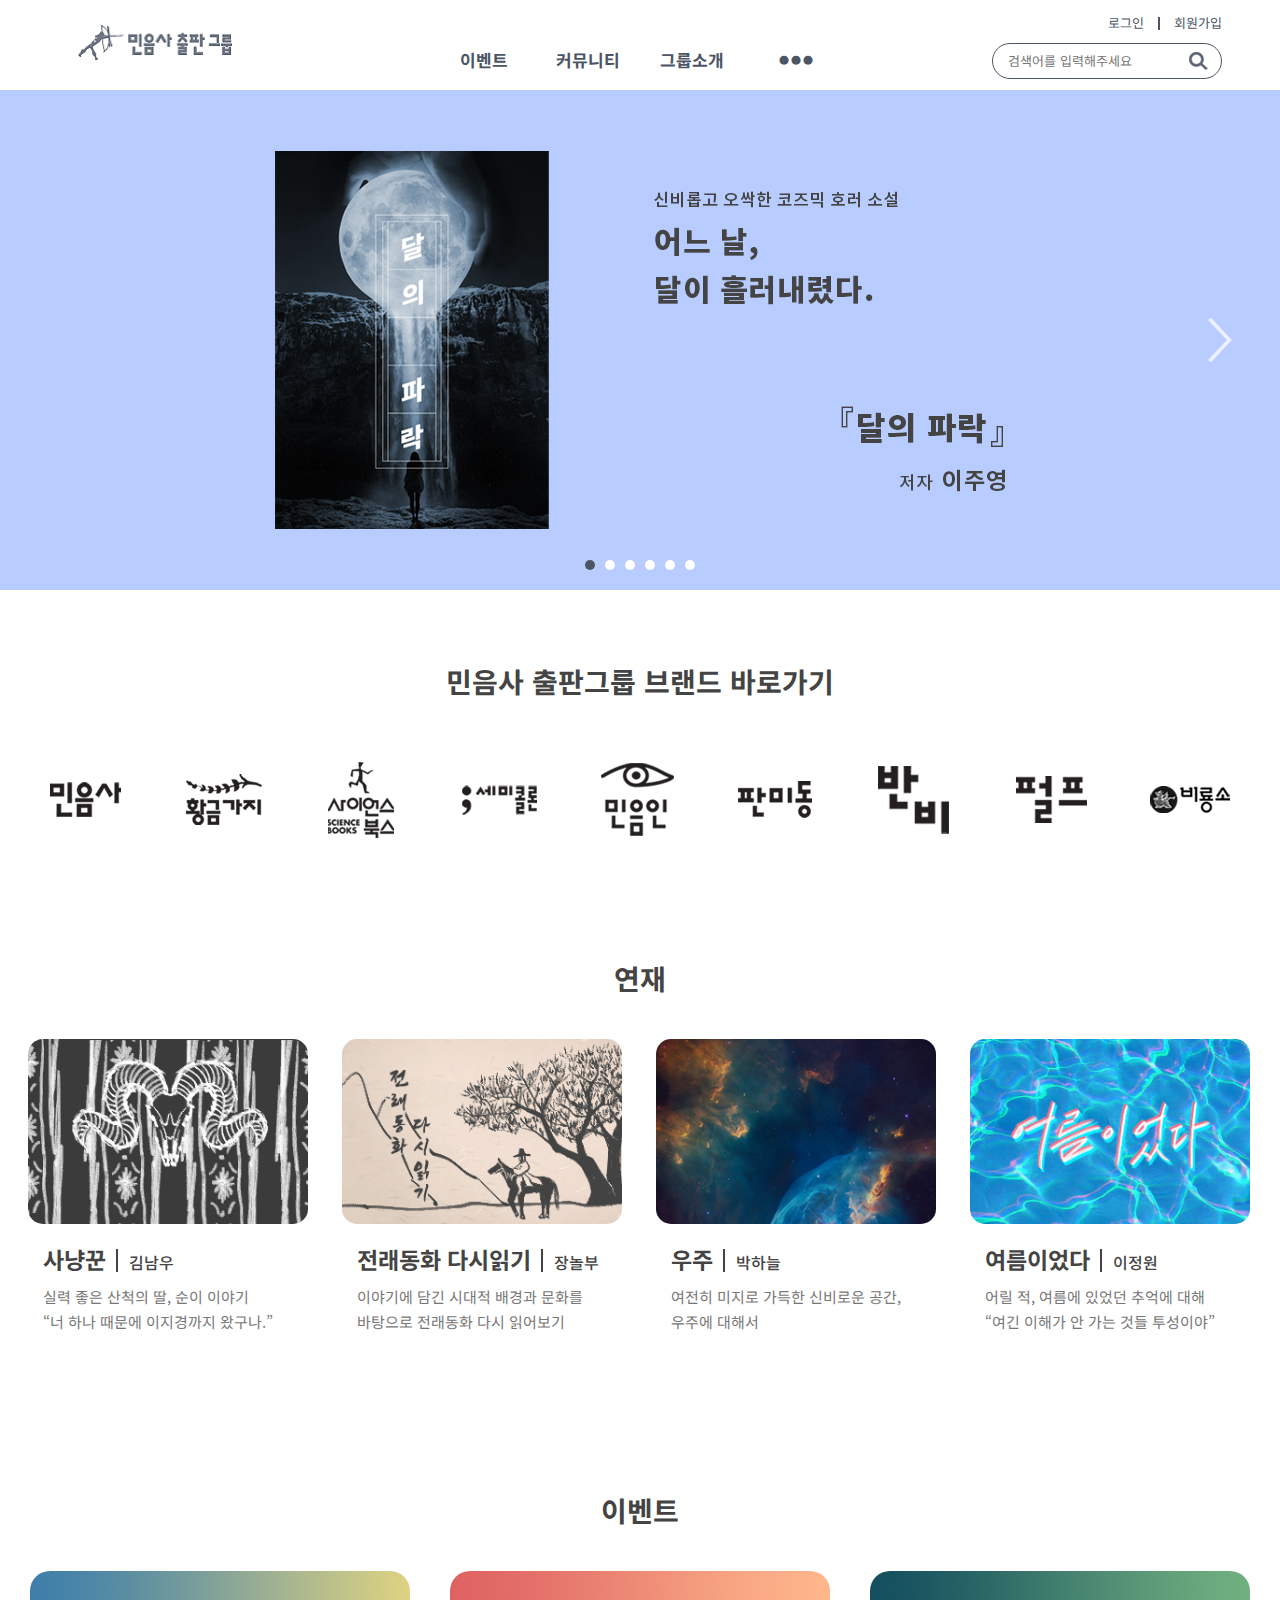
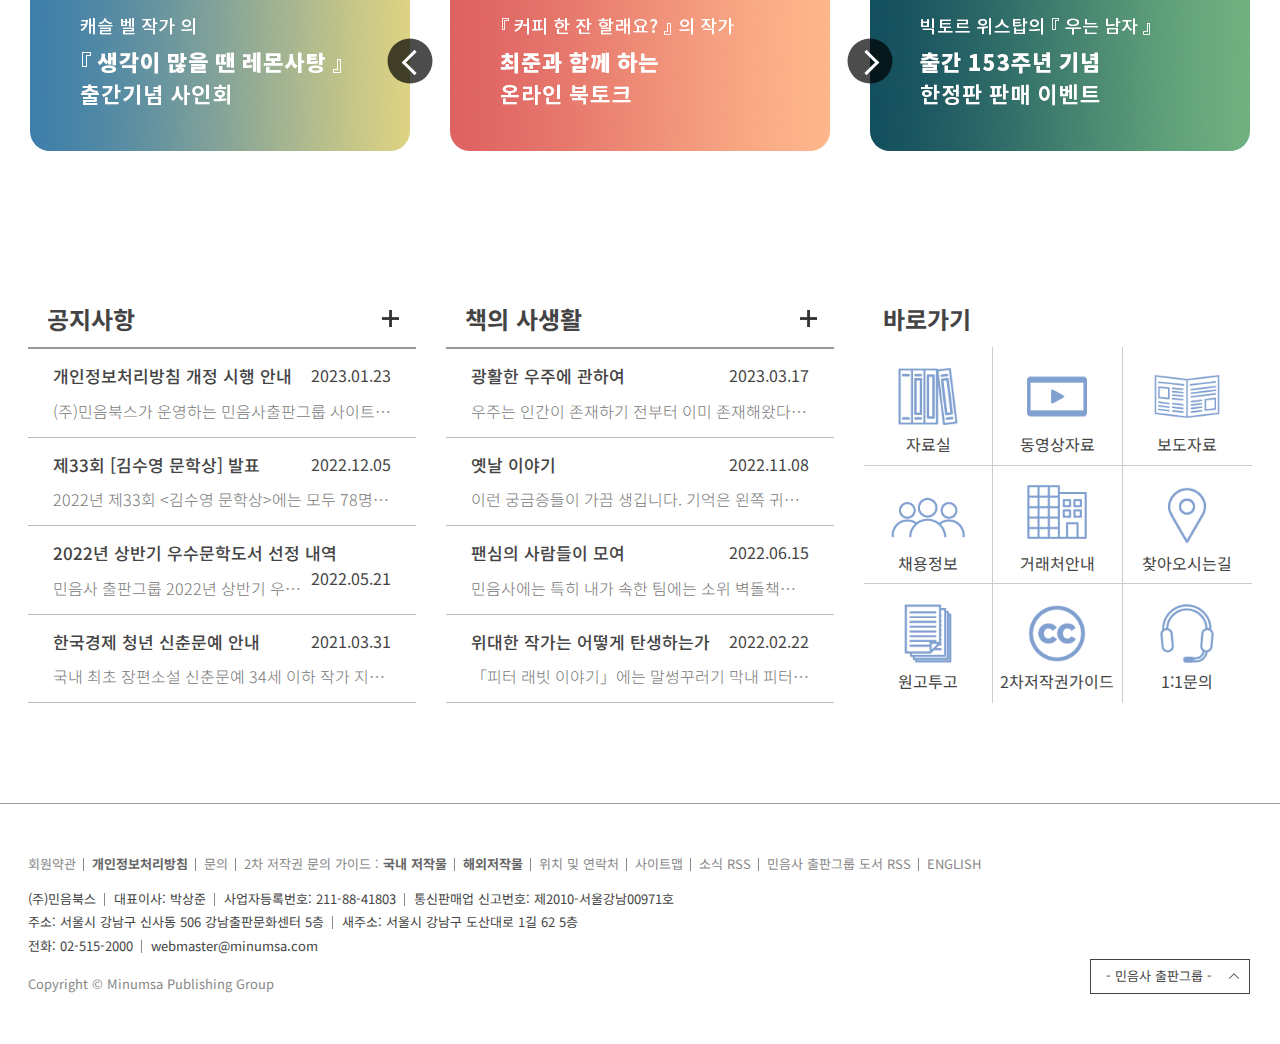
==== commit a935b92f: "index.html" ====
--- a/index.html
+++ b/index.html
@@ -381,7 +381,7 @@
                                     </li>
                                     <li>
                                         <a href="javascript:;">
-                                            <strong>왜 옛날 얘기를 하면 엄마랑 아빠랑 말이 다르지?</strong>
+                                            <strong>옛날 이야기</strong>
                                             <span>2022.11.08</span>
                                             <p>이런 궁금증들이 가끔 생깁니다. 기억은 왼쪽 귀와 오른쪽 귀 사이 어딘가에 있을 것 같지만, 나의 통제를 받는 것 같지가 않습니다.</p>
                                         </a>
